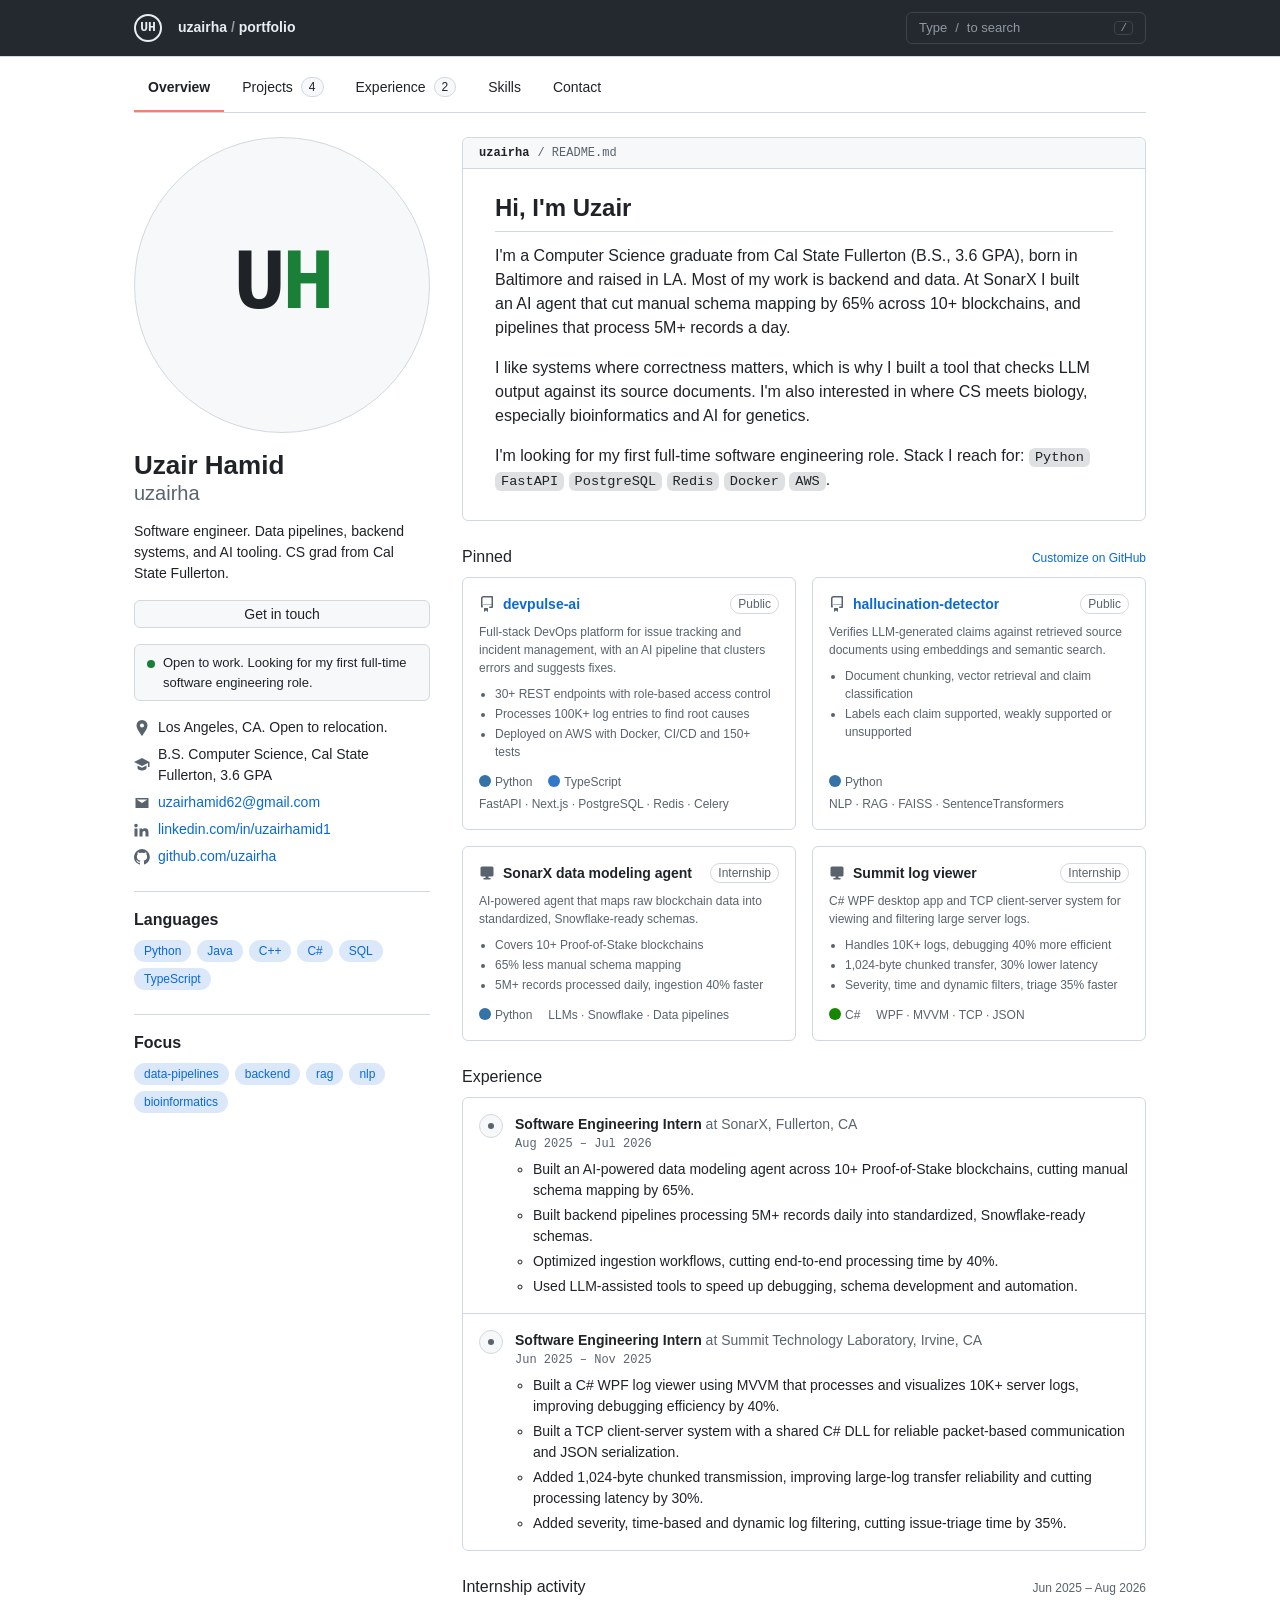
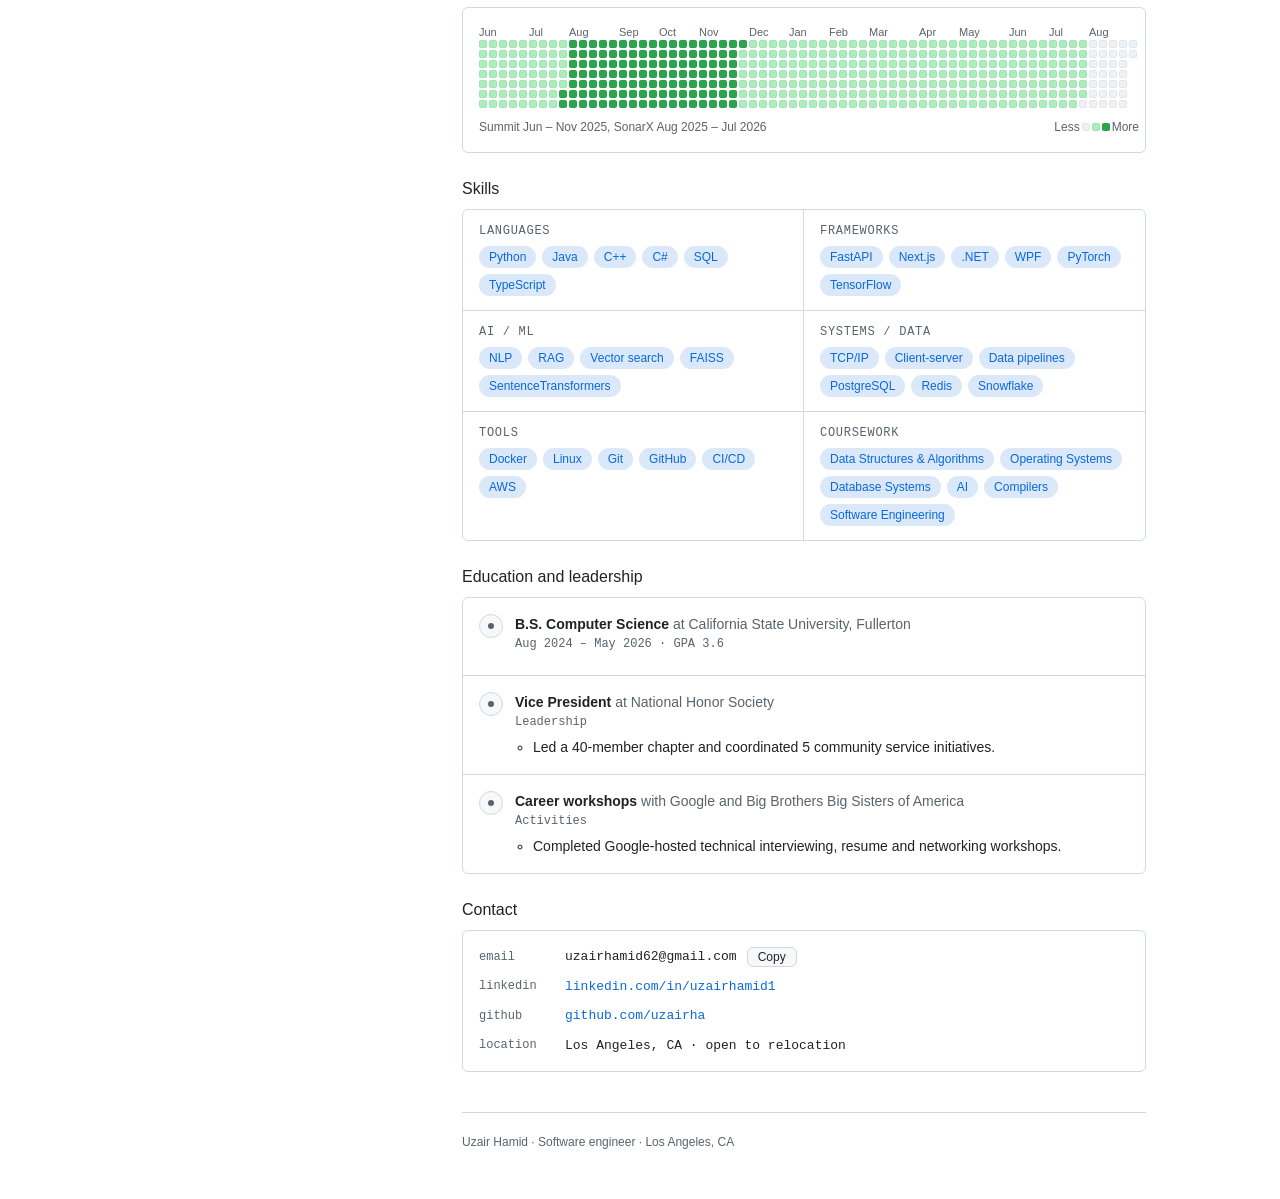
==== index.html @ f697c12e "Add portfolio site Co-Authored-By: Claude Sonnet 5.5 <noreply@anthropic.com>" ====
<!doctype html>
<html lang="en">
<head>
<meta charset="utf-8">
<meta name="viewport" content="width=device-width, initial-scale=1, viewport-fit=cover">
<title>Uzair Hamid</title>
<link rel="stylesheet" href="style.css">
</head>
<body>
<header class="topbar">
  <div class="topbar-in">
    <div class="logo" aria-hidden="true">UH</div>
    <div class="crumb">uzairha <span style="color:#9198a1">/</span> portfolio</div>
    <div class="search" aria-hidden="true">Type <span>/</span> to search <kbd>/</kbd></div>
  </div>
</header>

<div class="wrap">
  <nav class="tabs" aria-label="Sections">
    <a class="on" href="#overview">Overview</a>
    <a href="#projects">Projects <span class="count">4</span></a>
    <a href="#experience">Experience <span class="count">2</span></a>
    <a href="#skills">Skills</a>
    <a href="#contact">Contact</a>
  </nav>

  <div class="grid" id="overview">
    <aside>
      <div class="side-top">
        <div class="avatar" role="img" aria-label="Uzair Hamid initials">U<span>H</span></div>
        <div class="names">
          <h1>Uzair Hamid</h1>
          <div class="handle">uzairha</div>
        </div>
      </div>
      <p class="bio">Software engineer. Data pipelines, backend systems, and AI tooling. CS grad from Cal State Fullerton.</p>
      <a class="btn" href="#contact">Get in touch</a>
      <div class="status"><span class="dot"></span><span>Open to work. Looking for my first full-time software engineering role.</span></div>
      <ul class="meta">
        <li><svg viewBox="0 0 16 16" aria-hidden="true"><path d="M8 0a5.5 5.5 0 0 0-5.5 5.5c0 3.2 3.4 7.4 5 9.9a.7.7 0 0 0 1 0c1.6-2.5 5-6.7 5-9.9A5.5 5.5 0 0 0 8 0Zm0 7.5a2 2 0 1 1 0-4 2 2 0 0 1 0 4Z"/></svg><span class="t">Los Angeles, CA. Open to relocation.</span></li>
        <li><svg viewBox="0 0 16 16" aria-hidden="true"><path d="M8 1 0 5l8 4 6-3v4h1.5V5L8 1ZM3.5 8.6V11c0 1.4 2 2.5 4.5 2.5s4.5-1.1 4.5-2.5V8.6L8 10.8 3.5 8.6Z"/></svg><span class="t">B.S. Computer Science, Cal State Fullerton, 3.6 GPA</span></li>
        <li><svg viewBox="0 0 16 16" aria-hidden="true"><path d="M1.5 3h13v10h-13V3Zm1.5 1.5v.3l5 3.2 5-3.2v-.3H3Z"/></svg><span class="t"><a href="#contact">uzairhamid62@gmail.com</a></span></li>
        <li><svg viewBox="0 0 16 16" aria-hidden="true"><path d="M2 1.8A1.8 1.8 0 1 1 2 5.4a1.8 1.8 0 0 1 0-3.6ZM.5 6.5h3v8h-3v-8Zm5 0h2.9v1.1c.5-.8 1.5-1.3 2.7-1.3 2.4 0 3.4 1.5 3.4 3.9v4.3h-3V10.800c0-1-.3-1.700-1.200-1.700-1 0-1.800.7-1.800 1.800v3.600h-3v-8Z"/></svg><span class="t"><a href="https://linkedin.com/in/uzairhamid1">linkedin.com/in/uzairhamid1</a></span></li>
        <li><svg viewBox="0 0 16 16" aria-hidden="true"><path d="M8 0a8 8 0 0 0-2.5 15.600c.4.100.5-.2.5-.4v-1.500c-2.200.5-2.700-1-2.700-1-.4-.9-.9-1.200-.9-1.200-.7-.5.100-.5.100-.5.8.100 1.200.8 1.200.8.700 1.300 1.900.9 2.300.7.100-.5.300-.9.500-1.100-1.800-.2-3.600-.9-3.600-4 0-.9.300-1.600.8-2.100-.1-.2-.4-1 .1-2.100 0 0 .7-.2 2.200.8a7.500 7.500 0 0 1 4 0c1.500-1 2.200-.8 2.200-.8.400 1.100.2 1.900.1 2.100.5.600.8 1.300.8 2.100 0 3.100-1.900 3.800-3.600 4 .3.300.5.800.5 1.500v2.200c0 .2.100.5.600.4A8 8 0 0 0 8 0Z"/></svg><span class="t"><a href="https://github.com/uzairha">github.com/uzairha</a></span></li>
      </ul>

      <div class="sb-title">Languages</div>
      <div class="chips">
        <span class="chip">Python</span><span class="chip">Java</span><span class="chip">C++</span><span class="chip">C#</span><span class="chip">SQL</span><span class="chip">TypeScript</span>
      </div>
      <div class="sb-title">Focus</div>
      <div class="chips">
        <span class="chip">data-pipelines</span><span class="chip">backend</span><span class="chip">rag</span><span class="chip">nlp</span><span class="chip">bioinformatics</span>
      </div>
    </aside>

    <main>
      <section class="box" aria-labelledby="about-h">
        <div class="box-h"><b>uzairha</b> / README.md</div>
        <div class="readme">
          <h2 id="about-h">Hi, I'm Uzair</h2>
          <p>I'm a Computer Science graduate from Cal State Fullerton (B.S., 3.6 GPA), born in Baltimore and raised in LA. Most of my work is backend and data. At SonarX I built an AI agent that cut manual schema mapping by 65% across 10+ blockchains, and pipelines that process 5M+ records a day.</p>
          <p>I like systems where correctness matters, which is why I built a tool that checks LLM output against its source documents. I'm also interested in where CS meets biology, especially bioinformatics and AI for genetics.</p>
          <p>I'm looking for my first full-time software engineering role. Stack I reach for: <code>Python</code> <code>FastAPI</code> <code>PostgreSQL</code> <code>Redis</code> <code>Docker</code> <code>AWS</code>.</p>
        </div>
      </section>

      <div class="sec-h" id="projects"><h3>Pinned</h3><a class="aside" href="https://github.com/uzairha?tab=repositories">Customize on GitHub</a></div>
      <div class="pins">
        <article class="box pin">
          <div class="pin-top">
            <svg viewBox="0 0 16 16" aria-hidden="true"><path d="M2 2.500A2.500 2.500 0 0 1 4.500 0h8.750a.75.75 0 0 1 .75.750v10.500a.75.75 0 0 1-.75.750h-2.500a.75.75 0 0 1 0-1.500h1.750v-2h-8a1 1 0 0 0-.714 1.700.75.75 0 1 1-1.072 1.050A2.495 2.495 0 0 1 2 11.500Zm10.500-1h-8a1 1 0 0 0-1 1v6.708A2.486 2.486 0 0 1 4.500 9h8ZM5 12.250a.25.25 0 0 1 .25-.25h3.500a.25.25 0 0 1 .25.250v3.250a.25.25 0 0 1-.4.200l-1.450-1.087a.249.249 0 0 0-.3 0L5.400 15.700a.25.25 0 0 1-.4-.2Z"/></svg>
            <a href="https://github.com/uzairha/devpulse-ai">devpulse-ai</a><span class="tag">Public</span>
          </div>
          <p>Full-stack DevOps platform for issue tracking and incident management, with an AI pipeline that clusters errors and suggests fixes.</p>
          <ul>
            <li>30+ REST endpoints with role-based access control</li>
            <li>Processes 100K+ log entries to find root causes</li>
            <li>Deployed on AWS with Docker, CI/CD and 150+ tests</li>
          </ul>
          <div class="langs">
            <span><i style="background:#3572A5"></i>Python</span>
            <span><i style="background:#3178c6"></i>TypeScript</span>
            <span>FastAPI · Next.js · PostgreSQL · Redis · Celery</span>
          </div>
        </article>

        <article class="box pin">
          <div class="pin-top">
            <svg viewBox="0 0 16 16" aria-hidden="true"><path d="M2 2.500A2.500 2.500 0 0 1 4.500 0h8.750a.75.75 0 0 1 .75.750v10.500a.75.75 0 0 1-.75.750h-2.500a.75.75 0 0 1 0-1.500h1.750v-2h-8a1 1 0 0 0-.714 1.700.75.75 0 1 1-1.072 1.050A2.495 2.495 0 0 1 2 11.500Zm10.500-1h-8a1 1 0 0 0-1 1v6.708A2.486 2.486 0 0 1 4.500 9h8ZM5 12.250a.25.25 0 0 1 .25-.25h3.500a.25.25 0 0 1 .25.250v3.250a.25.25 0 0 1-.4.200l-1.450-1.087a.249.249 0 0 0-.3 0L5.400 15.700a.25.25 0 0 1-.4-.2Z"/></svg>
            <a href="https://github.com/uzairha/hallucination-detector">hallucination-detector</a><span class="tag">Public</span>
          </div>
          <p>Verifies LLM-generated claims against retrieved source documents using embeddings and semantic search.</p>
          <ul>
            <li>Document chunking, vector retrieval and claim classification</li>
            <li>Labels each claim supported, weakly supported or unsupported</li>
          </ul>
          <div class="langs">
            <span><i style="background:#3572A5"></i>Python</span>
            <span>NLP · RAG · FAISS · SentenceTransformers</span>
          </div>
        </article>

        <article class="box pin">
          <div class="pin-top">
            <svg viewBox="0 0 16 16" aria-hidden="true"><path d="M1.500 3A1.500 1.500 0 0 1 3 1.500h10A1.500 1.500 0 0 1 14.500 3v7A1.500 1.500 0 0 1 13 11.500H9.500v1.500H11a.75.75 0 0 1 0 1.500H5A.75.75 0 0 1 5 13h1.500v-1.500H3A1.500 1.500 0 0 1 1.500 10Z"/></svg>
            <span class="nm">SonarX data modeling agent</span><span class="tag">Internship</span>
          </div>
          <p>AI-powered agent that maps raw blockchain data into standardized, Snowflake-ready schemas.</p>
          <ul>
            <li>Covers 10+ Proof-of-Stake blockchains</li>
            <li>65% less manual schema mapping</li>
            <li>5M+ records processed daily, ingestion 40% faster</li>
          </ul>
          <div class="langs">
            <span><i style="background:#3572A5"></i>Python</span>
            <span>LLMs · Snowflake · Data pipelines</span>
          </div>
        </article>

        <article class="box pin">
          <div class="pin-top">
            <svg viewBox="0 0 16 16" aria-hidden="true"><path d="M1.500 3A1.500 1.500 0 0 1 3 1.500h10A1.500 1.500 0 0 1 14.500 3v7A1.500 1.500 0 0 1 13 11.500H9.500v1.500H11a.75.75 0 0 1 0 1.500H5A.75.75 0 0 1 5 13h1.500v-1.500H3A1.500 1.500 0 0 1 1.500 10Z"/></svg>
            <span class="nm">Summit log viewer</span><span class="tag">Internship</span>
          </div>
          <p>C# WPF desktop app and TCP client-server system for viewing and filtering large server logs.</p>
          <ul>
            <li>Handles 10K+ logs, debugging 40% more efficient</li>
            <li>1,024-byte chunked transfer, 30% lower latency</li>
            <li>Severity, time and dynamic filters, triage 35% faster</li>
          </ul>
          <div class="langs">
            <span><i style="background:#178600"></i>C#</span>
            <span>WPF · MVVM · TCP · JSON</span>
          </div>
        </article>
      </div>

      <div class="sec-h" id="experience"><h3>Experience</h3></div>
      <section class="box" aria-label="Experience">
        <ol class="log">
          <li>
            <div class="ico"><svg viewBox="0 0 16 16" aria-hidden="true"><circle cx="8" cy="8" r="4"/></svg></div>
            <div>
              <h4>Software Engineering Intern <span>at SonarX, Fullerton, CA</span></h4>
              <div class="when">Aug 2025 – Jul 2026</div>
              <ul>
                <li>Built an AI-powered data modeling agent across 10+ Proof-of-Stake blockchains, cutting manual schema mapping by 65%.</li>
                <li>Built backend pipelines processing 5M+ records daily into standardized, Snowflake-ready schemas.</li>
                <li>Optimized ingestion workflows, cutting end-to-end processing time by 40%.</li>
                <li>Used LLM-assisted tools to speed up debugging, schema development and automation.</li>
              </ul>
            </div>
          </li>
          <li>
            <div class="ico"><svg viewBox="0 0 16 16" aria-hidden="true"><circle cx="8" cy="8" r="4"/></svg></div>
            <div>
              <h4>Software Engineering Intern <span>at Summit Technology Laboratory, Irvine, CA</span></h4>
              <div class="when">Jun 2025 – Nov 2025</div>
              <ul>
                <li>Built a C# WPF log viewer using MVVM that processes and visualizes 10K+ server logs, improving debugging efficiency by 40%.</li>
                <li>Built a TCP client-server system with a shared C# DLL for reliable packet-based communication and JSON serialization.</li>
                <li>Added 1,024-byte chunked transmission, improving large-log transfer reliability and cutting processing latency by 30%.</li>
                <li>Added severity, time-based and dynamic log filtering, cutting issue-triage time by 35%.</li>
              </ul>
            </div>
          </li>
        </ol>
      </section>

      <div class="sec-h"><h3 id="graph-h">Internship activity</h3><span class="aside" style="color:var(--muted)">Jun 2025 – Aug 2026</span></div>
      <section class="box graph" aria-labelledby="graph-h">
        <div class="gwrap">
          <div class="months" id="months" aria-hidden="true"></div>
          <div class="cells" id="cells" role="img" aria-label="Weekly activity grid. Two overlapping internships from August to November 2025, one internship before and after, through July 2026."></div>
          <div class="legend">
            <span>Summit Jun – Nov 2025, SonarX Aug 2025 – Jul 2026</span>
            <span class="sw">Less <span class="c"></span><span class="c l1"></span><span class="c l2"></span> More</span>
          </div>
        </div>
      </section>

      <div class="sec-h" id="skills"><h3>Skills</h3></div>
      <section class="box skills" aria-label="Skills">
        <div><h5>Languages</h5><div class="chips"><span class="chip">Python</span><span class="chip">Java</span><span class="chip">C++</span><span class="chip">C#</span><span class="chip">SQL</span><span class="chip">TypeScript</span></div></div>
        <div><h5>Frameworks</h5><div class="chips"><span class="chip">FastAPI</span><span class="chip">Next.js</span><span class="chip">.NET</span><span class="chip">WPF</span><span class="chip">PyTorch</span><span class="chip">TensorFlow</span></div></div>
        <div><h5>AI / ML</h5><div class="chips"><span class="chip">NLP</span><span class="chip">RAG</span><span class="chip">Vector search</span><span class="chip">FAISS</span><span class="chip">SentenceTransformers</span></div></div>
        <div><h5>Systems / Data</h5><div class="chips"><span class="chip">TCP/IP</span><span class="chip">Client-server</span><span class="chip">Data pipelines</span><span class="chip">PostgreSQL</span><span class="chip">Redis</span><span class="chip">Snowflake</span></div></div>
        <div><h5>Tools</h5><div class="chips"><span class="chip">Docker</span><span class="chip">Linux</span><span class="chip">Git</span><span class="chip">GitHub</span><span class="chip">CI/CD</span><span class="chip">AWS</span></div></div>
        <div><h5>Coursework</h5><div class="chips"><span class="chip">Data Structures &amp; Algorithms</span><span class="chip">Operating Systems</span><span class="chip">Database Systems</span><span class="chip">AI</span><span class="chip">Compilers</span><span class="chip">Software Engineering</span></div></div>
      </section>

      <div class="sec-h"><h3>Education and leadership</h3></div>
      <section class="box" aria-label="Education and leadership">
        <ol class="log">
          <li>
            <div class="ico"><svg viewBox="0 0 16 16" aria-hidden="true"><circle cx="8" cy="8" r="4"/></svg></div>
            <div>
              <h4>B.S. Computer Science <span>at California State University, Fullerton</span></h4>
              <div class="when">Aug 2024 – May 2026 · GPA 3.6</div>
            </div>
          </li>
          <li>
            <div class="ico"><svg viewBox="0 0 16 16" aria-hidden="true"><circle cx="8" cy="8" r="4"/></svg></div>
            <div>
              <h4>Vice President <span>at National Honor Society</span></h4>
              <div class="when">Leadership</div>
              <ul><li>Led a 40-member chapter and coordinated 5 community service initiatives.</li></ul>
            </div>
          </li>
          <li>
            <div class="ico"><svg viewBox="0 0 16 16" aria-hidden="true"><circle cx="8" cy="8" r="4"/></svg></div>
            <div>
              <h4>Career workshops <span>with Google and Big Brothers Big Sisters of America</span></h4>
              <div class="when">Activities</div>
              <ul><li>Completed Google-hosted technical interviewing, resume and networking workshops.</li></ul>
            </div>
          </li>
        </ol>
      </section>

      <div class="sec-h" id="contact"><h3>Contact</h3></div>
      <section class="box contact" aria-label="Contact">
        <div class="row"><span class="k">email</span><span class="v" id="email">uzairhamid62@gmail.com</span><button class="mini" id="copy" type="button">Copy</button></div>
        <div class="row"><span class="k">linkedin</span><a class="v" href="https://linkedin.com/in/uzairhamid1">linkedin.com/in/uzairhamid1</a></div>
        <div class="row"><span class="k">github</span><a class="v" href="https://github.com/uzairha">github.com/uzairha</a></div>
        <div class="row"><span class="k">location</span><span class="v">Los Angeles, CA · open to relocation</span></div>
      </section>

      <footer>Uzair Hamid · Software engineer · Los Angeles, CA</footer>
    </main>
  </div>
</div>

<script src="script.js"></script>
</body>
</html>
---- style.css ----
/* Layout: GitHub profile page. Sticky-less top bar, 296px identity sidebar, main column with README, pinned cards, experience log and activity graph. */
:root {
  --bg: #0d1117;
  --canvas: #161b22;
  --border: #30363d;
  --fg: #e6edf3;
  --muted: #8b949e;
  --link: #4493f8;
  --green: #3fb950;
  --btn: #21262d;
  --btn-hover: #30363d;
  --cell0: #161b22;
  --cell1: #0e4429;
  --cell2: #39d353;
  --head: #010409;
  --sans: -apple-system, BlinkMacSystemFont, "Segoe UI", "Noto Sans", Helvetica, Arial, sans-serif;
  --mono: ui-monospace, SFMono-Regular, "SF Mono", Menlo, Consolas, "Liberation Mono", monospace;
  color-scheme: dark;
}
@media (prefers-color-scheme: light) {
  :root:not([data-theme="dark"]) {
    --bg: #ffffff; --canvas: #f6f8fa; --border: #d1d9e0; --fg: #1f2328; --muted: #59636e;
    --link: #0969da; --green: #1a7f37; --btn: #f6f8fa; --btn-hover: #eaeef2;
    --cell0: #eff2f5; --cell1: #aceebb; --cell2: #2da44e; --head: #24292f;
    color-scheme: light;
  }
}
:root[data-theme="light"] {
  --bg: #ffffff; --canvas: #f6f8fa; --border: #d1d9e0; --fg: #1f2328; --muted: #59636e;
  --link: #0969da; --green: #1a7f37; --btn: #f6f8fa; --btn-hover: #eaeef2;
  --cell0: #eff2f5; --cell1: #aceebb; --cell2: #2da44e; --head: #24292f;
  color-scheme: light;
}

* { box-sizing: border-box; }
html { scroll-behavior: smooth; -webkit-text-size-adjust: 100%; }
@media (prefers-reduced-motion: reduce) { html { scroll-behavior: auto; } }
body {
  margin: 0;
  background: var(--bg); color: var(--fg); font-family: var(--sans); font-size: 14px; line-height: 1.5;
  padding-left: max(16px, env(safe-area-inset-left, 0px));
  padding-right: max(16px, env(safe-area-inset-right, 0px));
  padding-block: 0 48px;
  -webkit-font-smoothing: antialiased;
}
a { color: var(--link); text-decoration: none; }
a:hover { text-decoration: underline; }
a:focus-visible, button:focus-visible { outline: 2px solid var(--link); outline-offset: 2px; border-radius: 6px; }

/* top bar */
.topbar { margin-inline: calc(-1 * max(16px, env(safe-area-inset-left, 0px))); padding: 12px max(16px, env(safe-area-inset-right, 0px)) 12px max(16px, env(safe-area-inset-left, 0px)); background: var(--head); border-bottom: 1px solid var(--border); }
.topbar-in { max-width: 1012px; margin: 0 auto; display: flex; align-items: center; gap: 16px; }
.logo { width: 28px; height: 28px; flex: none; color: #e6edf3; display: grid; place-items: center; font: 700 13px var(--mono); border: 2px solid #e6edf3; border-radius: 50%; }
.crumb { font-weight: 600; color: #e6edf3; white-space: nowrap; overflow: hidden; text-overflow: ellipsis; min-width: 0; }
.search { margin-left: auto; min-width: 0; display: flex; align-items: center; gap: 8px; border: 1px solid #3d444d; border-radius: 6px; padding: 5px 12px; color: #9198a1; font-size: 13px; width: 240px; max-width: 100%; }
.search kbd { margin-left: auto; font: 11px var(--mono); border: 1px solid #3d444d; border-radius: 4px; padding: 0 5px; }

.wrap { max-width: 1012px; margin: 0 auto; }

/* tabs */
.tabs { scrollbar-width: none; display: flex; gap: 4px; overflow-x: auto; border-bottom: 1px solid var(--border); margin-top: 0; padding-top: 12px; }
.tabs a { color: var(--fg); padding: 8px 14px 12px; font-size: 14px; white-space: nowrap; border-bottom: 2px solid transparent; display: flex; gap: 8px; align-items: center; }
.tabs a { transition: background-color .1s; }
.tabs a:hover { text-decoration: none; background: color-mix(in srgb, var(--muted) 15%, transparent); border-radius: 6px 6px 0 0; }
.tabs a.on { font-weight: 600; border-bottom-color: #f78166; }
.count { background: var(--btn); border: 1px solid var(--border); border-radius: 20px; font-size: 12px; padding: 0 7px; line-height: 18px; color: var(--fg); }

.grid { display: grid; grid-template-columns: 296px minmax(0, 1fr); gap: 32px; padding-top: 24px; align-items: start; }

/* sidebar */
.avatar { width: 100%; max-width: 296px; aspect-ratio: 1; border-radius: 50%; border: 1px solid var(--border); background: var(--canvas); display: flex; align-items: center; justify-content: center; font: 600 88px var(--mono); letter-spacing: -4px; color: var(--fg); }
.avatar span { color: var(--green); }
.names { padding-top: 16px; }
.names h1 { margin: 0; font-size: 26px; line-height: 1.25; font-weight: 600; }
.names .handle { font-size: 20px; color: var(--muted); font-weight: 300; line-height: 24px; }
.bio { margin: 16px 0; }
.btn { display: block; width: 100%; text-align: center; background: var(--btn); border: 1px solid var(--border); color: var(--fg); border-radius: 6px; padding: 5px 16px; font: 500 14px var(--sans); cursor: pointer; }
.btn, .mini, .chip { transition: background-color .1s, border-color .1s, color .1s; }
.btn:hover { background: var(--btn-hover); border-color: var(--muted); text-decoration: none; }
.status { margin: 16px 0 0; display: flex; gap: 8px; align-items: flex-start; border: 1px solid var(--border); border-radius: 6px; padding: 8px 12px; background: var(--canvas); font-size: 13px; }
.dot { width: 8px; height: 8px; border-radius: 50%; background: var(--green); margin-top: 7px; flex: none; }
.meta { list-style: none; margin: 16px 0 0; padding: 0; display: grid; gap: 6px; }
.meta li { display: flex; gap: 8px; align-items: baseline; min-width: 0; }
.meta svg { width: 16px; height: 16px; fill: var(--muted); flex: none; align-self: center; }
.meta .t { min-width: 0; overflow-wrap: anywhere; }
.sb-title { font-size: 16px; font-weight: 600; margin: 24px 0 8px; padding-top: 16px; border-top: 1px solid var(--border); }
.chips { display: flex; flex-wrap: wrap; gap: 6px; }
.chip { background: color-mix(in srgb, var(--link) 15%, transparent); color: var(--link); border-radius: 2em; padding: 0 10px; font-size: 12px; font-weight: 500; line-height: 22px; white-space: nowrap; }
.chip:hover { background: var(--link); color: var(--bg); text-decoration: none; }

/* main */
.box { border: 1px solid var(--border); border-radius: 6px; min-width: 0; }
.box-h { padding: 8px 16px; border-bottom: 1px solid var(--border); font: 12px var(--mono); color: var(--muted); display: flex; gap: 8px; align-items: center; background: var(--canvas); border-radius: 6px 6px 0 0; }
.box-h b { color: var(--fg); font-weight: 600; }
.readme { padding: 24px 32px 28px; }
.readme h2 { margin: 0 0 12px; font-size: 24px; font-weight: 600; padding-bottom: 8px; border-bottom: 1px solid var(--border); line-height: 1.25; }
.readme p { margin: 0 0 16px; max-width: 68ch; font-size: 16px; }
.readme p:last-child { margin: 0; }
code { font: 85% var(--mono); background: color-mix(in srgb, var(--muted) 20%, transparent); padding: 2px 6px; border-radius: 6px; }

.sec-h { display: flex; justify-content: space-between; align-items: baseline; margin: 24px 0 8px; font-size: 16px; font-weight: 400; }
.sec-h h3 { margin: 0; font-size: 16px; font-weight: 400; }
.sec-h .aside { font-size: 12px; color: var(--link); }

.pins { display: grid; grid-template-columns: repeat(2, minmax(0, 1fr)); gap: 16px; }
.pin { padding: 16px; display: flex; flex-direction: column; gap: 8px; }
.pin-top { display: flex; align-items: center; gap: 8px; min-width: 0; }
.pin-top svg { width: 16px; height: 16px; fill: var(--muted); flex: none; }
.pin-top a, .pin-top .nm { font-weight: 600; min-width: 0; overflow-wrap: anywhere; }
.pin-top a:hover { text-decoration: underline; }
.tag { margin-left: auto; border: 1px solid var(--border); border-radius: 2em; padding: 0 7px; font-size: 12px; color: var(--muted); font-weight: 500; line-height: 18px; flex: none; }
.pin p { margin: 0; font-size: 12px; color: var(--muted); }
.pin ul { margin: 0; padding-left: 16px; font-size: 12px; color: var(--muted); display: grid; gap: 2px; }
.langs { display: flex; flex-wrap: wrap; gap: 4px 16px; margin-top: auto; padding-top: 4px; font-size: 12px; color: var(--muted); }
.langs i { display: inline-block; width: 12px; height: 12px; border-radius: 50%; vertical-align: -1px; margin-right: 4px; }

/* experience */
.log { padding: 0; margin: 0; list-style: none; }
.log > li { padding: 16px; border-top: 1px solid var(--border); display: grid; grid-template-columns: 24px minmax(0, 1fr); gap: 12px; }
.log > li:first-child { border-top: 0; }
.log .ico { width: 24px; height: 24px; display: grid; place-items: center; border-radius: 50%; background: var(--canvas); border: 1px solid var(--border); }
.log .ico svg { width: 12px; height: 12px; fill: var(--muted); }
.log h4 { margin: 0; font-size: 14px; font-weight: 600; }
.log h4 span { font-weight: 400; color: var(--muted); }
.log .when { font: 12px var(--mono); color: var(--muted); margin: 2px 0 8px; }
.log ul { margin: 0; padding-left: 18px; display: grid; gap: 4px; }

/* graph */
.graph { padding: 16px; overflow-x: auto; }
.gwrap { width: max-content; }
.months { display: grid; grid-auto-flow: column; grid-auto-columns: 10px; font-size: 11px; color: var(--muted); height: 16px; }
.months span { white-space: nowrap; overflow: visible; }
.cells { display: grid; grid-template-rows: repeat(7, 8px); grid-auto-flow: column; grid-auto-columns: 8px; gap: 2px; }
.c { width: 8px; height: 8px; border-radius: 2px; background: var(--cell0); outline: 1px solid color-mix(in srgb, var(--fg) 6%, transparent); outline-offset: -1px; }
.c.l1 { background: var(--cell1); }
.c.l2 { background: var(--cell2); }
.legend { display: flex; justify-content: space-between; gap: 12px; flex-wrap: wrap; align-items: center; margin-top: 10px; font-size: 12px; color: var(--muted); width: 100%; min-width: 0; }
.legend .sw { display: inline-flex; gap: 2px; align-items: center; }

.skills { display: grid; grid-template-columns: repeat(2, minmax(0, 1fr)); }
.skills > div { padding: 14px 16px; border-top: 1px solid var(--border); min-width: 0; }
.skills > div:nth-child(-n+2) { border-top: 0; }
.skills > div:nth-child(odd) { border-right: 1px solid var(--border); }
.skills h5 { margin: 0 0 8px; font: 12px var(--mono); color: var(--muted); font-weight: 400; text-transform: uppercase; letter-spacing: .06em; }

.contact { padding: 16px; display: grid; gap: 10px; }
.row { display: flex; align-items: center; gap: 10px; flex-wrap: wrap; min-width: 0; }
.row .k { width: 76px; font: 12px var(--mono); color: var(--muted); }
.row .v { font-family: var(--mono); font-size: 13px; overflow-wrap: anywhere; min-width: 0; }
.mini { background: var(--btn); border: 1px solid var(--border); color: var(--fg); border-radius: 6px; font: 500 12px var(--sans); padding: 2px 10px; cursor: pointer; }
.mini:hover { background: var(--btn-hover); border-color: var(--muted); }

footer { margin-top: 40px; padding-top: 20px; border-top: 1px solid var(--border); font-size: 12px; color: var(--muted); }

@media (max-width: 820px) {
  .grid { grid-template-columns: minmax(0, 1fr); gap: 16px; }
  .avatar { width: 112px; font-size: 40px; letter-spacing: -2px; }
  .side-top { display: grid; grid-template-columns: 112px minmax(0, 1fr); gap: 16px; align-items: center; }
  .names { padding-top: 0; }
  .names h1 { font-size: 22px; }
  .search { display: none; }
  .readme { padding: 16px; }
  .pins { grid-template-columns: minmax(0, 1fr); }
}
@media (max-width: 520px) {
  .skills { grid-template-columns: minmax(0, 1fr); }
  .skills > div:nth-child(odd) { border-right: 0; }
  .skills > div:nth-child(2) { border-top: 1px solid var(--border); }
}

.tabs::-webkit-scrollbar { display: none; }
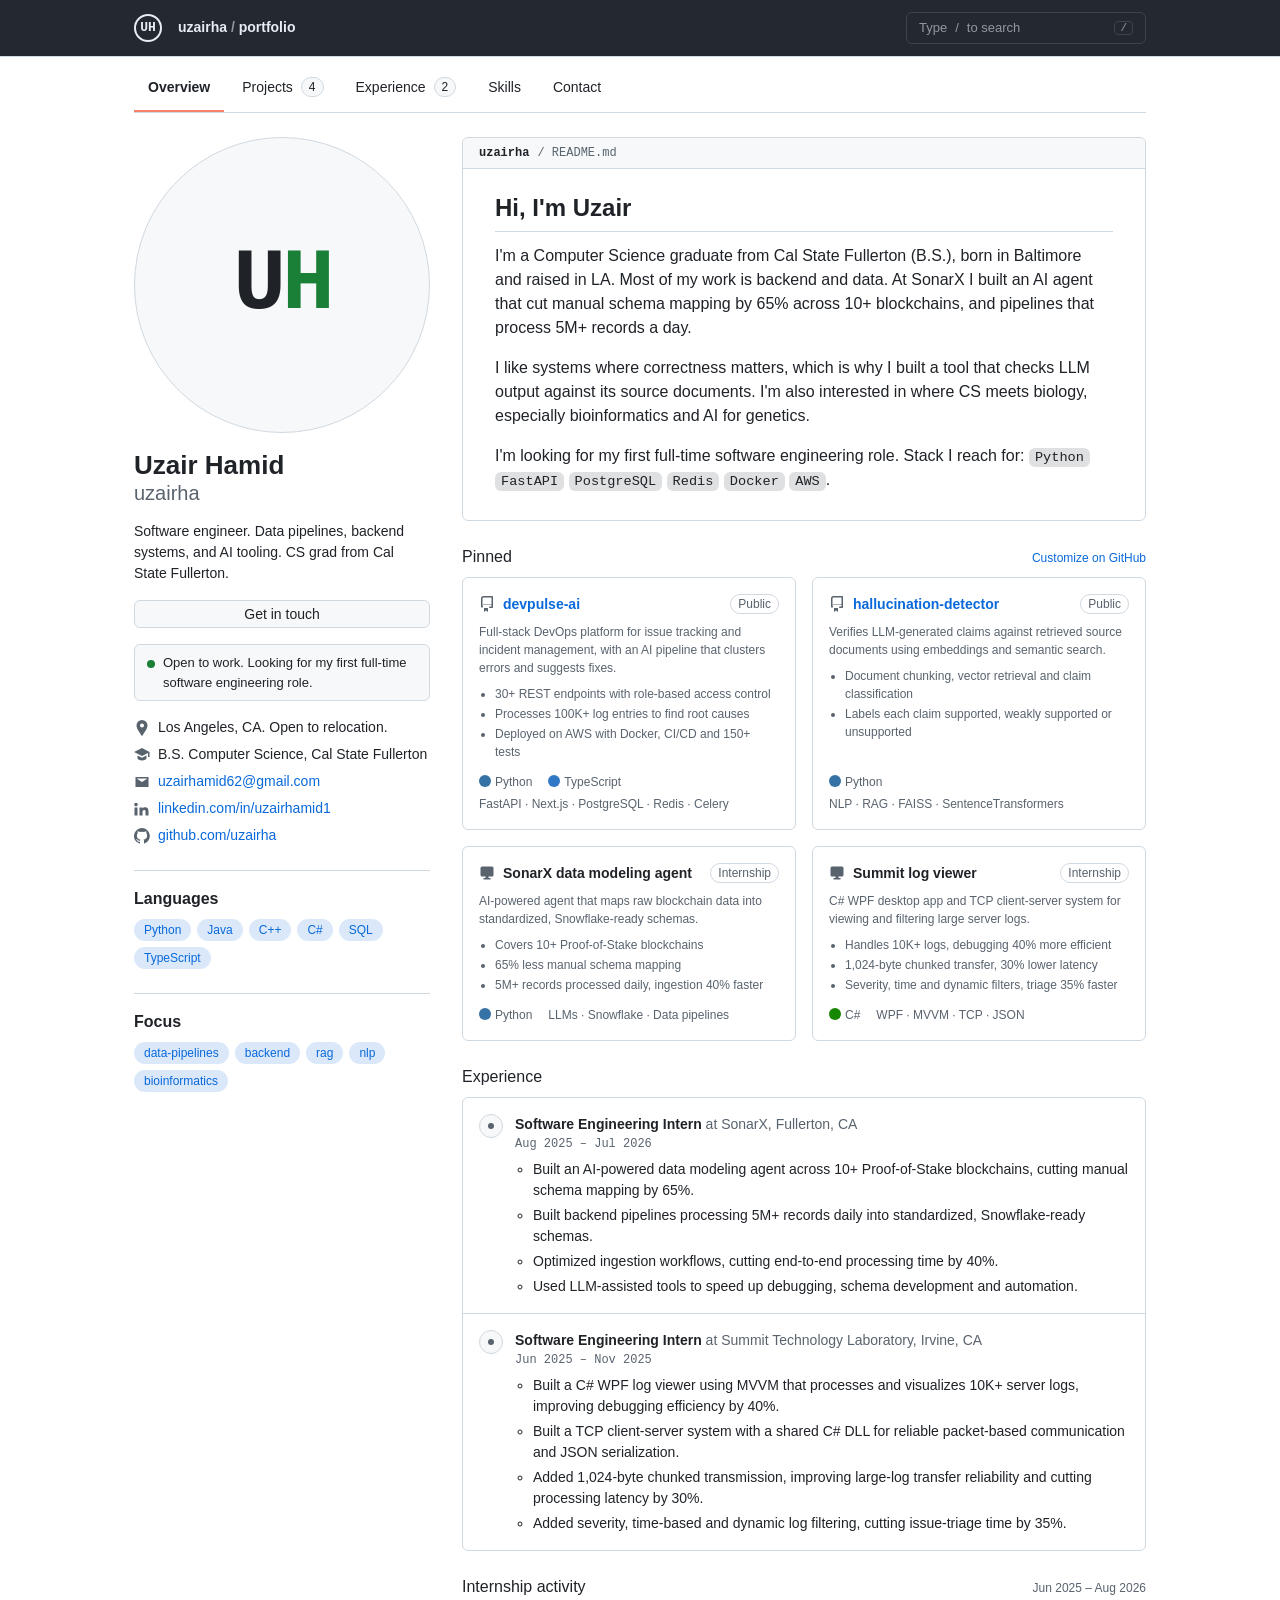
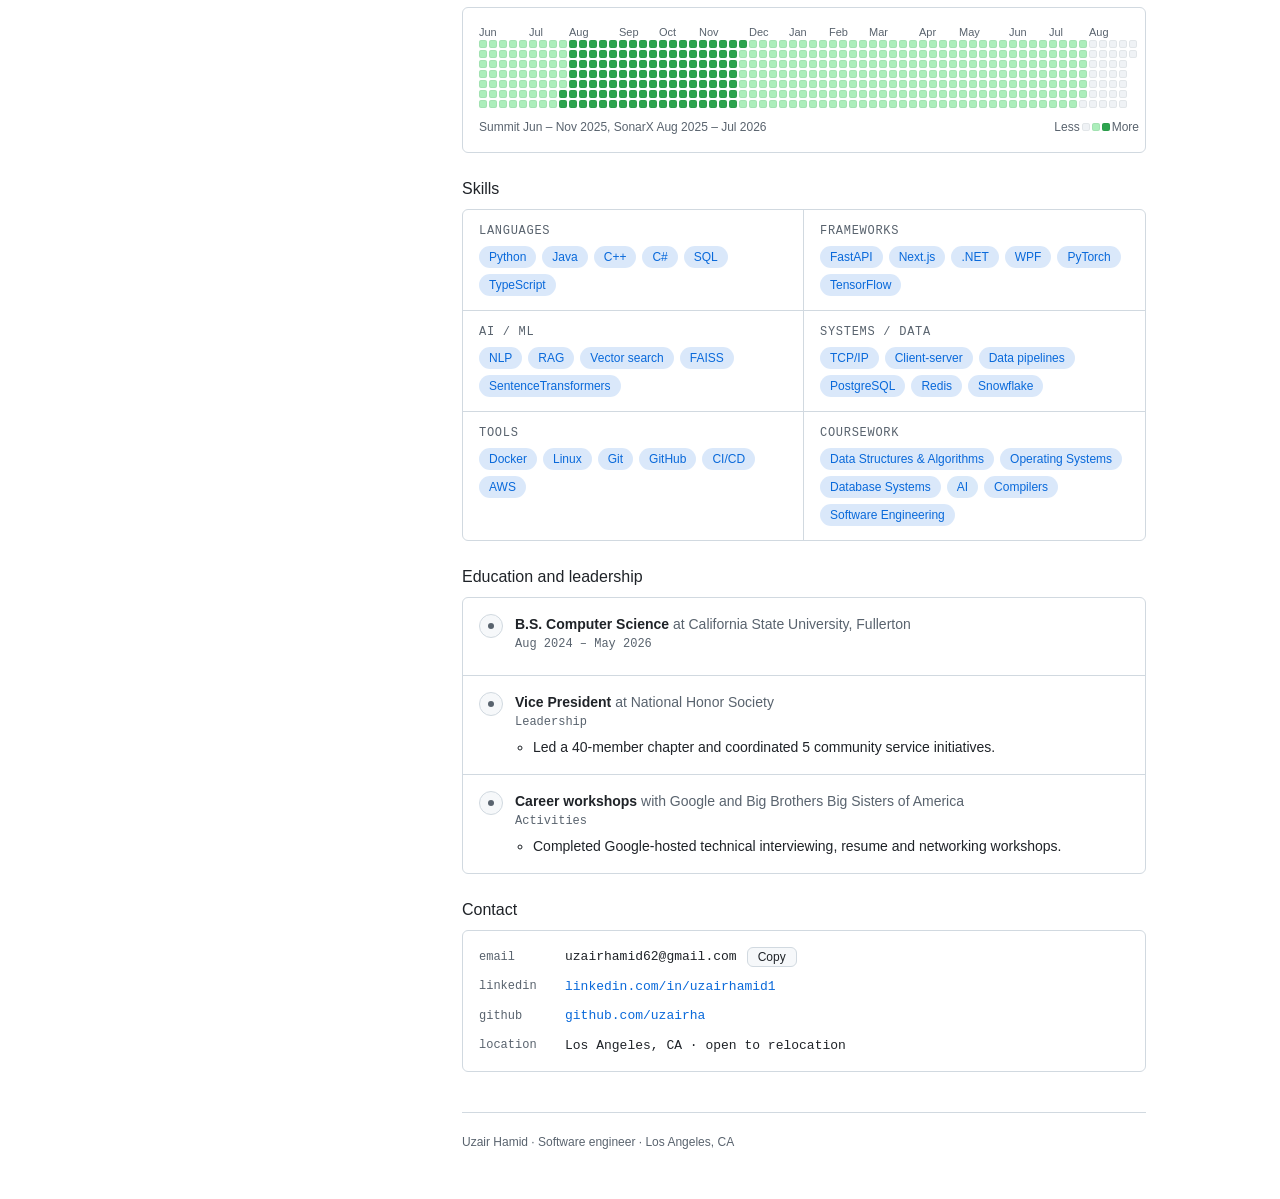
==== commit fb0bac09: "Remove GPA Co-Authored-By: Claude Sonnet 5.5 <noreply@anthropic.com>" ====
--- a/index.html
+++ b/index.html
@@ -38,7 +38,7 @@
       <div class="status"><span class="dot"></span><span>Open to work. Looking for my first full-time software engineering role.</span></div>
       <ul class="meta">
         <li><svg viewBox="0 0 16 16" aria-hidden="true"><path d="M8 0a5.5 5.5 0 0 0-5.5 5.5c0 3.2 3.4 7.4 5 9.9a.7.7 0 0 0 1 0c1.6-2.5 5-6.7 5-9.9A5.5 5.5 0 0 0 8 0Zm0 7.5a2 2 0 1 1 0-4 2 2 0 0 1 0 4Z"/></svg><span class="t">Los Angeles, CA. Open to relocation.</span></li>
-        <li><svg viewBox="0 0 16 16" aria-hidden="true"><path d="M8 1 0 5l8 4 6-3v4h1.5V5L8 1ZM3.5 8.6V11c0 1.4 2 2.5 4.5 2.5s4.5-1.1 4.5-2.5V8.6L8 10.8 3.5 8.6Z"/></svg><span class="t">B.S. Computer Science, Cal State Fullerton, 3.6 GPA</span></li>
+        <li><svg viewBox="0 0 16 16" aria-hidden="true"><path d="M8 1 0 5l8 4 6-3v4h1.5V5L8 1ZM3.5 8.6V11c0 1.4 2 2.5 4.5 2.5s4.5-1.1 4.5-2.5V8.6L8 10.8 3.5 8.6Z"/></svg><span class="t">B.S. Computer Science, Cal State Fullerton</span></li>
         <li><svg viewBox="0 0 16 16" aria-hidden="true"><path d="M1.5 3h13v10h-13V3Zm1.5 1.5v.3l5 3.2 5-3.2v-.3H3Z"/></svg><span class="t"><a href="#contact">uzairhamid62@gmail.com</a></span></li>
         <li><svg viewBox="0 0 16 16" aria-hidden="true"><path d="M2 1.8A1.8 1.8 0 1 1 2 5.4a1.8 1.8 0 0 1 0-3.6ZM.5 6.5h3v8h-3v-8Zm5 0h2.9v1.1c.5-.8 1.5-1.3 2.7-1.3 2.4 0 3.4 1.5 3.4 3.9v4.3h-3V10.800c0-1-.3-1.700-1.200-1.700-1 0-1.800.7-1.800 1.800v3.600h-3v-8Z"/></svg><span class="t"><a href="https://linkedin.com/in/uzairhamid1">linkedin.com/in/uzairhamid1</a></span></li>
         <li><svg viewBox="0 0 16 16" aria-hidden="true"><path d="M8 0a8 8 0 0 0-2.5 15.600c.4.100.5-.2.5-.4v-1.500c-2.200.5-2.700-1-2.700-1-.4-.9-.9-1.200-.9-1.200-.7-.5.100-.5.100-.5.8.100 1.200.8 1.200.8.700 1.300 1.900.9 2.300.7.100-.5.300-.9.500-1.100-1.800-.2-3.600-.9-3.600-4 0-.9.300-1.600.8-2.100-.1-.2-.4-1 .1-2.100 0 0 .7-.2 2.200.8a7.500 7.500 0 0 1 4 0c1.500-1 2.200-.8 2.200-.8.400 1.100.2 1.900.1 2.100.5.600.8 1.300.8 2.100 0 3.100-1.900 3.800-3.600 4 .3.300.5.800.5 1.500v2.200c0 .2.100.5.600.4A8 8 0 0 0 8 0Z"/></svg><span class="t"><a href="https://github.com/uzairha">github.com/uzairha</a></span></li>
@@ -59,7 +59,7 @@
         <div class="box-h"><b>uzairha</b> / README.md</div>
         <div class="readme">
           <h2 id="about-h">Hi, I'm Uzair</h2>
-          <p>I'm a Computer Science graduate from Cal State Fullerton (B.S., 3.6 GPA), born in Baltimore and raised in LA. Most of my work is backend and data. At SonarX I built an AI agent that cut manual schema mapping by 65% across 10+ blockchains, and pipelines that process 5M+ records a day.</p>
+          <p>I'm a Computer Science graduate from Cal State Fullerton (B.S.), born in Baltimore and raised in LA. Most of my work is backend and data. At SonarX I built an AI agent that cut manual schema mapping by 65% across 10+ blockchains, and pipelines that process 5M+ records a day.</p>
           <p>I like systems where correctness matters, which is why I built a tool that checks LLM output against its source documents. I'm also interested in where CS meets biology, especially bioinformatics and AI for genetics.</p>
           <p>I'm looking for my first full-time software engineering role. Stack I reach for: <code>Python</code> <code>FastAPI</code> <code>PostgreSQL</code> <code>Redis</code> <code>Docker</code> <code>AWS</code>.</p>
         </div>
@@ -197,7 +197,7 @@
             <div class="ico"><svg viewBox="0 0 16 16" aria-hidden="true"><circle cx="8" cy="8" r="4"/></svg></div>
             <div>
               <h4>B.S. Computer Science <span>at California State University, Fullerton</span></h4>
-              <div class="when">Aug 2024 – May 2026 · GPA 3.6</div>
+              <div class="when">Aug 2024 – May 2026</div>
             </div>
           </li>
           <li>
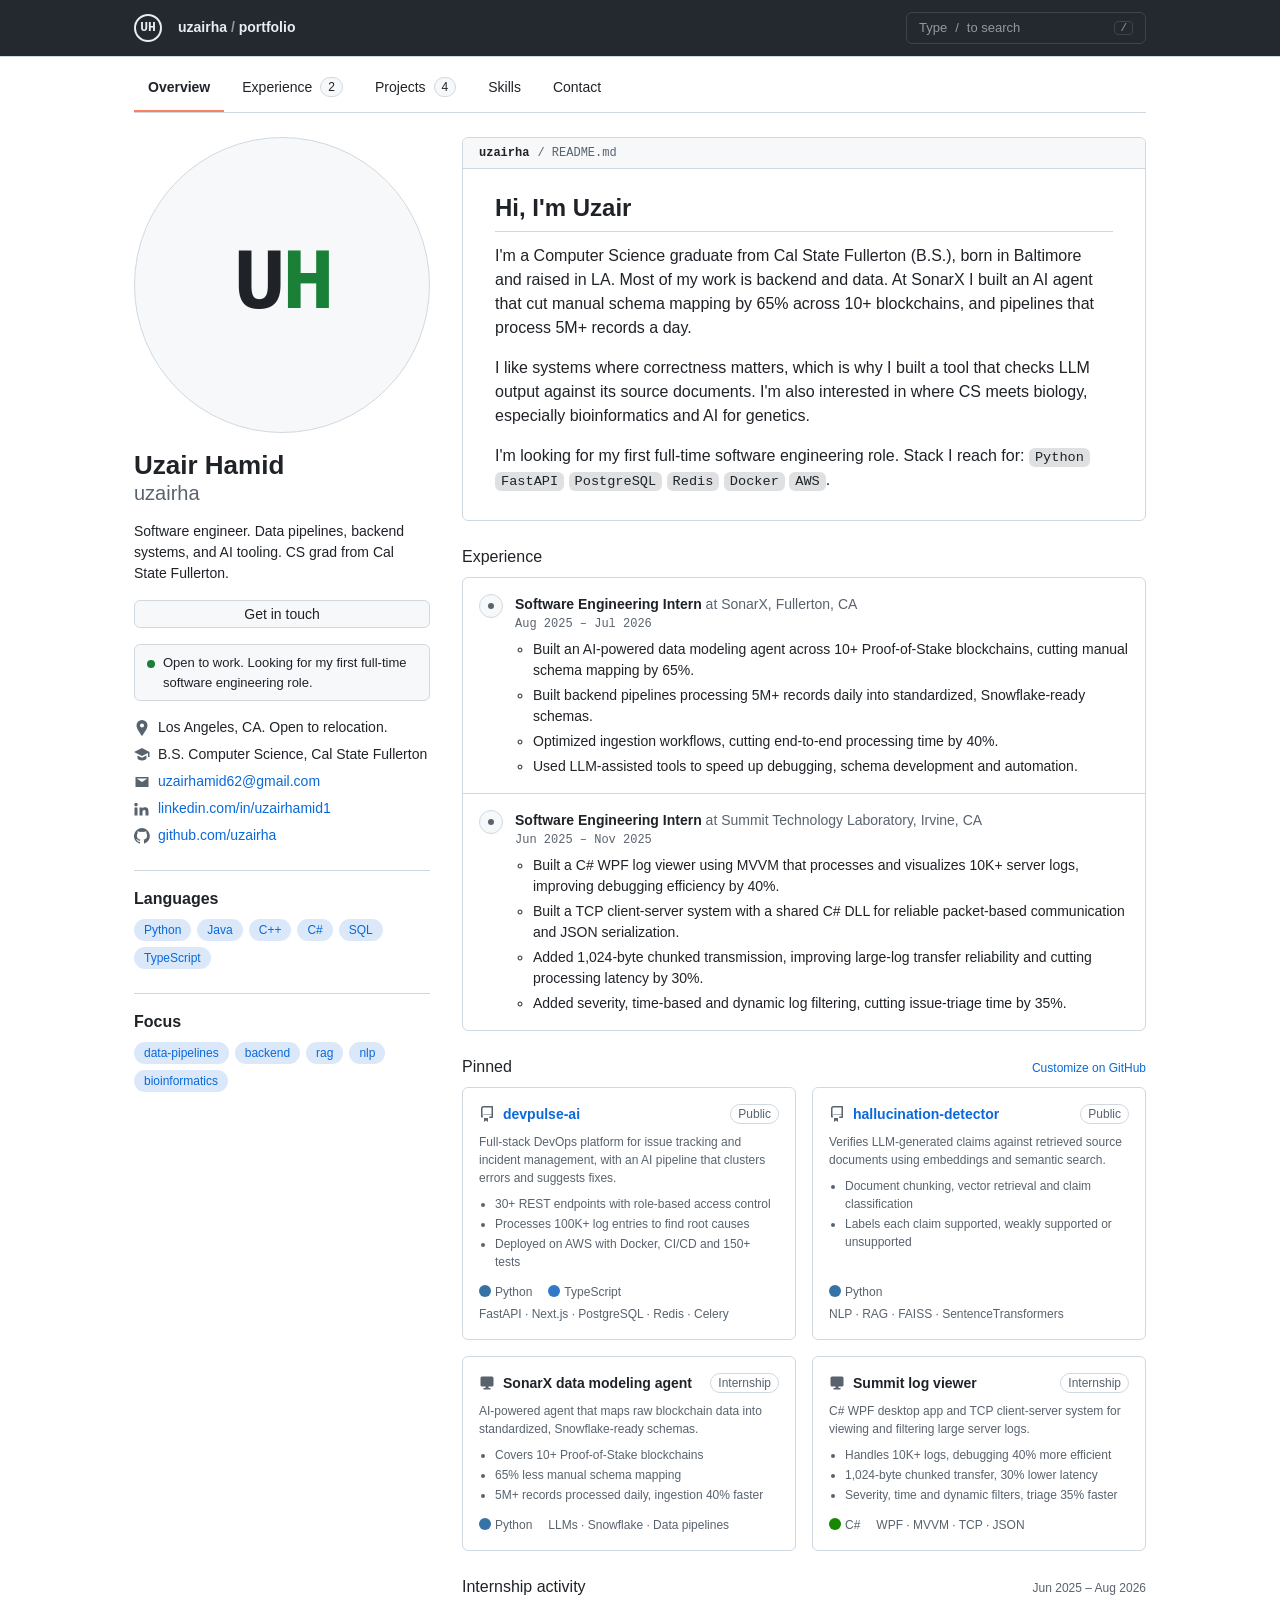
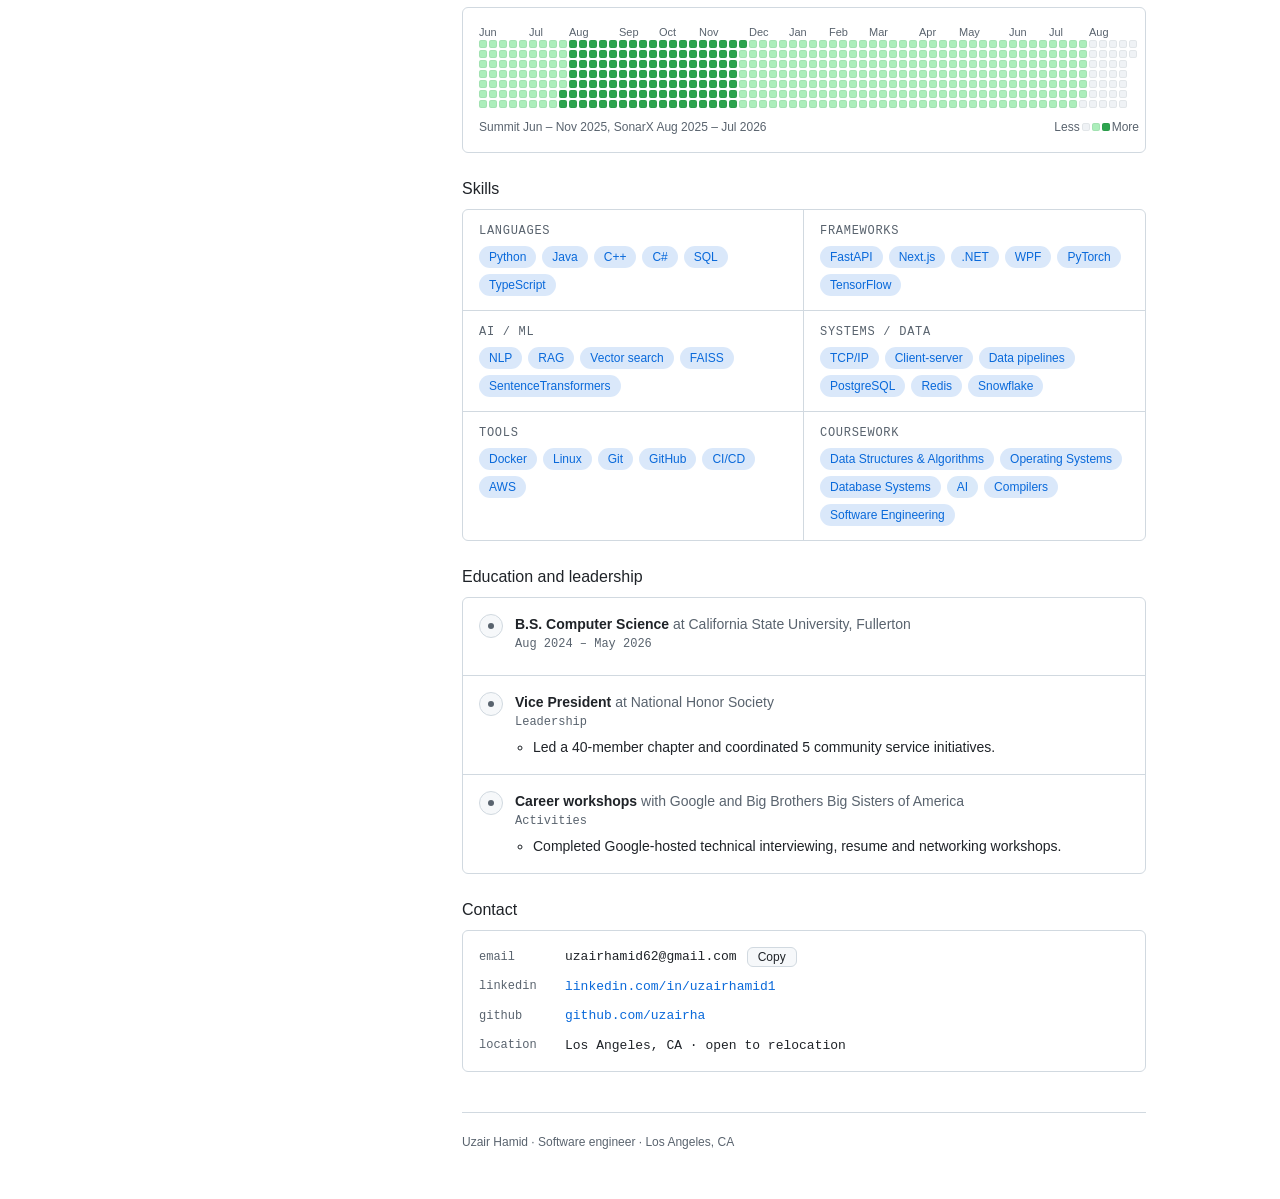
==== commit 924992e8: "Move experience above pinned projects Co-Authored-By: Claude Sonnet 5.5 <noreply@anthropic.com>" ====
--- a/index.html
+++ b/index.html
@@ -18,8 +18,8 @@
 <div class="wrap">
   <nav class="tabs" aria-label="Sections">
     <a class="on" href="#overview">Overview</a>
+    <a href="#experience">Experience <span class="count">2</span></a>
     <a href="#projects">Projects <span class="count">4</span></a>
-    <a href="#experience">Experience <span class="count">2</span></a>
     <a href="#skills">Skills</a>
     <a href="#contact">Contact</a>
   </nav>
@@ -65,77 +65,6 @@
         </div>
       </section>
 
-      <div class="sec-h" id="projects"><h3>Pinned</h3><a class="aside" href="https://github.com/uzairha?tab=repositories">Customize on GitHub</a></div>
-      <div class="pins">
-        <article class="box pin">
-          <div class="pin-top">
-            <svg viewBox="0 0 16 16" aria-hidden="true"><path d="M2 2.500A2.500 2.500 0 0 1 4.500 0h8.750a.75.75 0 0 1 .75.750v10.500a.75.75 0 0 1-.75.750h-2.500a.75.75 0 0 1 0-1.500h1.750v-2h-8a1 1 0 0 0-.714 1.700.75.75 0 1 1-1.072 1.050A2.495 2.495 0 0 1 2 11.500Zm10.500-1h-8a1 1 0 0 0-1 1v6.708A2.486 2.486 0 0 1 4.500 9h8ZM5 12.250a.25.25 0 0 1 .25-.25h3.500a.25.25 0 0 1 .25.250v3.250a.25.25 0 0 1-.4.200l-1.450-1.087a.249.249 0 0 0-.3 0L5.400 15.700a.25.25 0 0 1-.4-.2Z"/></svg>
-            <a href="https://github.com/uzairha/devpulse-ai">devpulse-ai</a><span class="tag">Public</span>
-          </div>
-          <p>Full-stack DevOps platform for issue tracking and incident management, with an AI pipeline that clusters errors and suggests fixes.</p>
-          <ul>
-            <li>30+ REST endpoints with role-based access control</li>
-            <li>Processes 100K+ log entries to find root causes</li>
-            <li>Deployed on AWS with Docker, CI/CD and 150+ tests</li>
-          </ul>
-          <div class="langs">
-            <span><i style="background:#3572A5"></i>Python</span>
-            <span><i style="background:#3178c6"></i>TypeScript</span>
-            <span>FastAPI · Next.js · PostgreSQL · Redis · Celery</span>
-          </div>
-        </article>
-
-        <article class="box pin">
-          <div class="pin-top">
-            <svg viewBox="0 0 16 16" aria-hidden="true"><path d="M2 2.500A2.500 2.500 0 0 1 4.500 0h8.750a.75.75 0 0 1 .75.750v10.500a.75.75 0 0 1-.75.750h-2.500a.75.75 0 0 1 0-1.500h1.750v-2h-8a1 1 0 0 0-.714 1.700.75.75 0 1 1-1.072 1.050A2.495 2.495 0 0 1 2 11.500Zm10.500-1h-8a1 1 0 0 0-1 1v6.708A2.486 2.486 0 0 1 4.500 9h8ZM5 12.250a.25.25 0 0 1 .25-.25h3.500a.25.25 0 0 1 .25.250v3.250a.25.25 0 0 1-.4.200l-1.450-1.087a.249.249 0 0 0-.3 0L5.400 15.700a.25.25 0 0 1-.4-.2Z"/></svg>
-            <a href="https://github.com/uzairha/hallucination-detector">hallucination-detector</a><span class="tag">Public</span>
-          </div>
-          <p>Verifies LLM-generated claims against retrieved source documents using embeddings and semantic search.</p>
-          <ul>
-            <li>Document chunking, vector retrieval and claim classification</li>
-            <li>Labels each claim supported, weakly supported or unsupported</li>
-          </ul>
-          <div class="langs">
-            <span><i style="background:#3572A5"></i>Python</span>
-            <span>NLP · RAG · FAISS · SentenceTransformers</span>
-          </div>
-        </article>
-
-        <article class="box pin">
-          <div class="pin-top">
-            <svg viewBox="0 0 16 16" aria-hidden="true"><path d="M1.500 3A1.500 1.500 0 0 1 3 1.500h10A1.500 1.500 0 0 1 14.500 3v7A1.500 1.500 0 0 1 13 11.500H9.500v1.500H11a.75.75 0 0 1 0 1.500H5A.75.75 0 0 1 5 13h1.500v-1.500H3A1.500 1.500 0 0 1 1.500 10Z"/></svg>
-            <span class="nm">SonarX data modeling agent</span><span class="tag">Internship</span>
-          </div>
-          <p>AI-powered agent that maps raw blockchain data into standardized, Snowflake-ready schemas.</p>
-          <ul>
-            <li>Covers 10+ Proof-of-Stake blockchains</li>
-            <li>65% less manual schema mapping</li>
-            <li>5M+ records processed daily, ingestion 40% faster</li>
-          </ul>
-          <div class="langs">
-            <span><i style="background:#3572A5"></i>Python</span>
-            <span>LLMs · Snowflake · Data pipelines</span>
-          </div>
-        </article>
-
-        <article class="box pin">
-          <div class="pin-top">
-            <svg viewBox="0 0 16 16" aria-hidden="true"><path d="M1.500 3A1.500 1.500 0 0 1 3 1.500h10A1.500 1.500 0 0 1 14.500 3v7A1.500 1.500 0 0 1 13 11.500H9.500v1.500H11a.75.75 0 0 1 0 1.500H5A.75.75 0 0 1 5 13h1.500v-1.500H3A1.500 1.500 0 0 1 1.500 10Z"/></svg>
-            <span class="nm">Summit log viewer</span><span class="tag">Internship</span>
-          </div>
-          <p>C# WPF desktop app and TCP client-server system for viewing and filtering large server logs.</p>
-          <ul>
-            <li>Handles 10K+ logs, debugging 40% more efficient</li>
-            <li>1,024-byte chunked transfer, 30% lower latency</li>
-            <li>Severity, time and dynamic filters, triage 35% faster</li>
-          </ul>
-          <div class="langs">
-            <span><i style="background:#178600"></i>C#</span>
-            <span>WPF · MVVM · TCP · JSON</span>
-          </div>
-        </article>
-      </div>
-
       <div class="sec-h" id="experience"><h3>Experience</h3></div>
       <section class="box" aria-label="Experience">
         <ol class="log">
@@ -168,6 +97,77 @@
         </ol>
       </section>
 
+      <div class="sec-h" id="projects"><h3>Pinned</h3><a class="aside" href="https://github.com/uzairha?tab=repositories">Customize on GitHub</a></div>
+      <div class="pins">
+        <article class="box pin">
+          <div class="pin-top">
+            <svg viewBox="0 0 16 16" aria-hidden="true"><path d="M2 2.500A2.500 2.500 0 0 1 4.500 0h8.750a.75.75 0 0 1 .75.750v10.500a.75.75 0 0 1-.75.750h-2.500a.75.75 0 0 1 0-1.500h1.750v-2h-8a1 1 0 0 0-.714 1.700.75.75 0 1 1-1.072 1.050A2.495 2.495 0 0 1 2 11.500Zm10.500-1h-8a1 1 0 0 0-1 1v6.708A2.486 2.486 0 0 1 4.500 9h8ZM5 12.250a.25.25 0 0 1 .25-.25h3.500a.25.25 0 0 1 .25.250v3.250a.25.25 0 0 1-.4.200l-1.450-1.087a.249.249 0 0 0-.3 0L5.400 15.700a.25.25 0 0 1-.4-.2Z"/></svg>
+            <a href="https://github.com/uzairha/devpulse-ai">devpulse-ai</a><span class="tag">Public</span>
+          </div>
+          <p>Full-stack DevOps platform for issue tracking and incident management, with an AI pipeline that clusters errors and suggests fixes.</p>
+          <ul>
+            <li>30+ REST endpoints with role-based access control</li>
+            <li>Processes 100K+ log entries to find root causes</li>
+            <li>Deployed on AWS with Docker, CI/CD and 150+ tests</li>
+          </ul>
+          <div class="langs">
+            <span><i style="background:#3572A5"></i>Python</span>
+            <span><i style="background:#3178c6"></i>TypeScript</span>
+            <span>FastAPI · Next.js · PostgreSQL · Redis · Celery</span>
+          </div>
+        </article>
+
+        <article class="box pin">
+          <div class="pin-top">
+            <svg viewBox="0 0 16 16" aria-hidden="true"><path d="M2 2.500A2.500 2.500 0 0 1 4.500 0h8.750a.75.75 0 0 1 .75.750v10.500a.75.75 0 0 1-.75.750h-2.500a.75.75 0 0 1 0-1.500h1.750v-2h-8a1 1 0 0 0-.714 1.700.75.75 0 1 1-1.072 1.050A2.495 2.495 0 0 1 2 11.500Zm10.500-1h-8a1 1 0 0 0-1 1v6.708A2.486 2.486 0 0 1 4.500 9h8ZM5 12.250a.25.25 0 0 1 .25-.25h3.500a.25.25 0 0 1 .25.250v3.250a.25.25 0 0 1-.4.200l-1.450-1.087a.249.249 0 0 0-.3 0L5.400 15.700a.25.25 0 0 1-.4-.2Z"/></svg>
+            <a href="https://github.com/uzairha/hallucination-detector">hallucination-detector</a><span class="tag">Public</span>
+          </div>
+          <p>Verifies LLM-generated claims against retrieved source documents using embeddings and semantic search.</p>
+          <ul>
+            <li>Document chunking, vector retrieval and claim classification</li>
+            <li>Labels each claim supported, weakly supported or unsupported</li>
+          </ul>
+          <div class="langs">
+            <span><i style="background:#3572A5"></i>Python</span>
+            <span>NLP · RAG · FAISS · SentenceTransformers</span>
+          </div>
+        </article>
+
+        <article class="box pin">
+          <div class="pin-top">
+            <svg viewBox="0 0 16 16" aria-hidden="true"><path d="M1.500 3A1.500 1.500 0 0 1 3 1.500h10A1.500 1.500 0 0 1 14.500 3v7A1.500 1.500 0 0 1 13 11.500H9.500v1.500H11a.75.75 0 0 1 0 1.500H5A.75.75 0 0 1 5 13h1.500v-1.500H3A1.500 1.500 0 0 1 1.500 10Z"/></svg>
+            <span class="nm">SonarX data modeling agent</span><span class="tag">Internship</span>
+          </div>
+          <p>AI-powered agent that maps raw blockchain data into standardized, Snowflake-ready schemas.</p>
+          <ul>
+            <li>Covers 10+ Proof-of-Stake blockchains</li>
+            <li>65% less manual schema mapping</li>
+            <li>5M+ records processed daily, ingestion 40% faster</li>
+          </ul>
+          <div class="langs">
+            <span><i style="background:#3572A5"></i>Python</span>
+            <span>LLMs · Snowflake · Data pipelines</span>
+          </div>
+        </article>
+
+        <article class="box pin">
+          <div class="pin-top">
+            <svg viewBox="0 0 16 16" aria-hidden="true"><path d="M1.500 3A1.500 1.500 0 0 1 3 1.500h10A1.500 1.500 0 0 1 14.500 3v7A1.500 1.500 0 0 1 13 11.500H9.500v1.500H11a.75.75 0 0 1 0 1.500H5A.75.75 0 0 1 5 13h1.500v-1.500H3A1.500 1.500 0 0 1 1.500 10Z"/></svg>
+            <span class="nm">Summit log viewer</span><span class="tag">Internship</span>
+          </div>
+          <p>C# WPF desktop app and TCP client-server system for viewing and filtering large server logs.</p>
+          <ul>
+            <li>Handles 10K+ logs, debugging 40% more efficient</li>
+            <li>1,024-byte chunked transfer, 30% lower latency</li>
+            <li>Severity, time and dynamic filters, triage 35% faster</li>
+          </ul>
+          <div class="langs">
+            <span><i style="background:#178600"></i>C#</span>
+            <span>WPF · MVVM · TCP · JSON</span>
+          </div>
+        </article>
+      </div>
+
       <div class="sec-h"><h3 id="graph-h">Internship activity</h3><span class="aside" style="color:var(--muted)">Jun 2025 – Aug 2026</span></div>
       <section class="box graph" aria-labelledby="graph-h">
         <div class="gwrap">
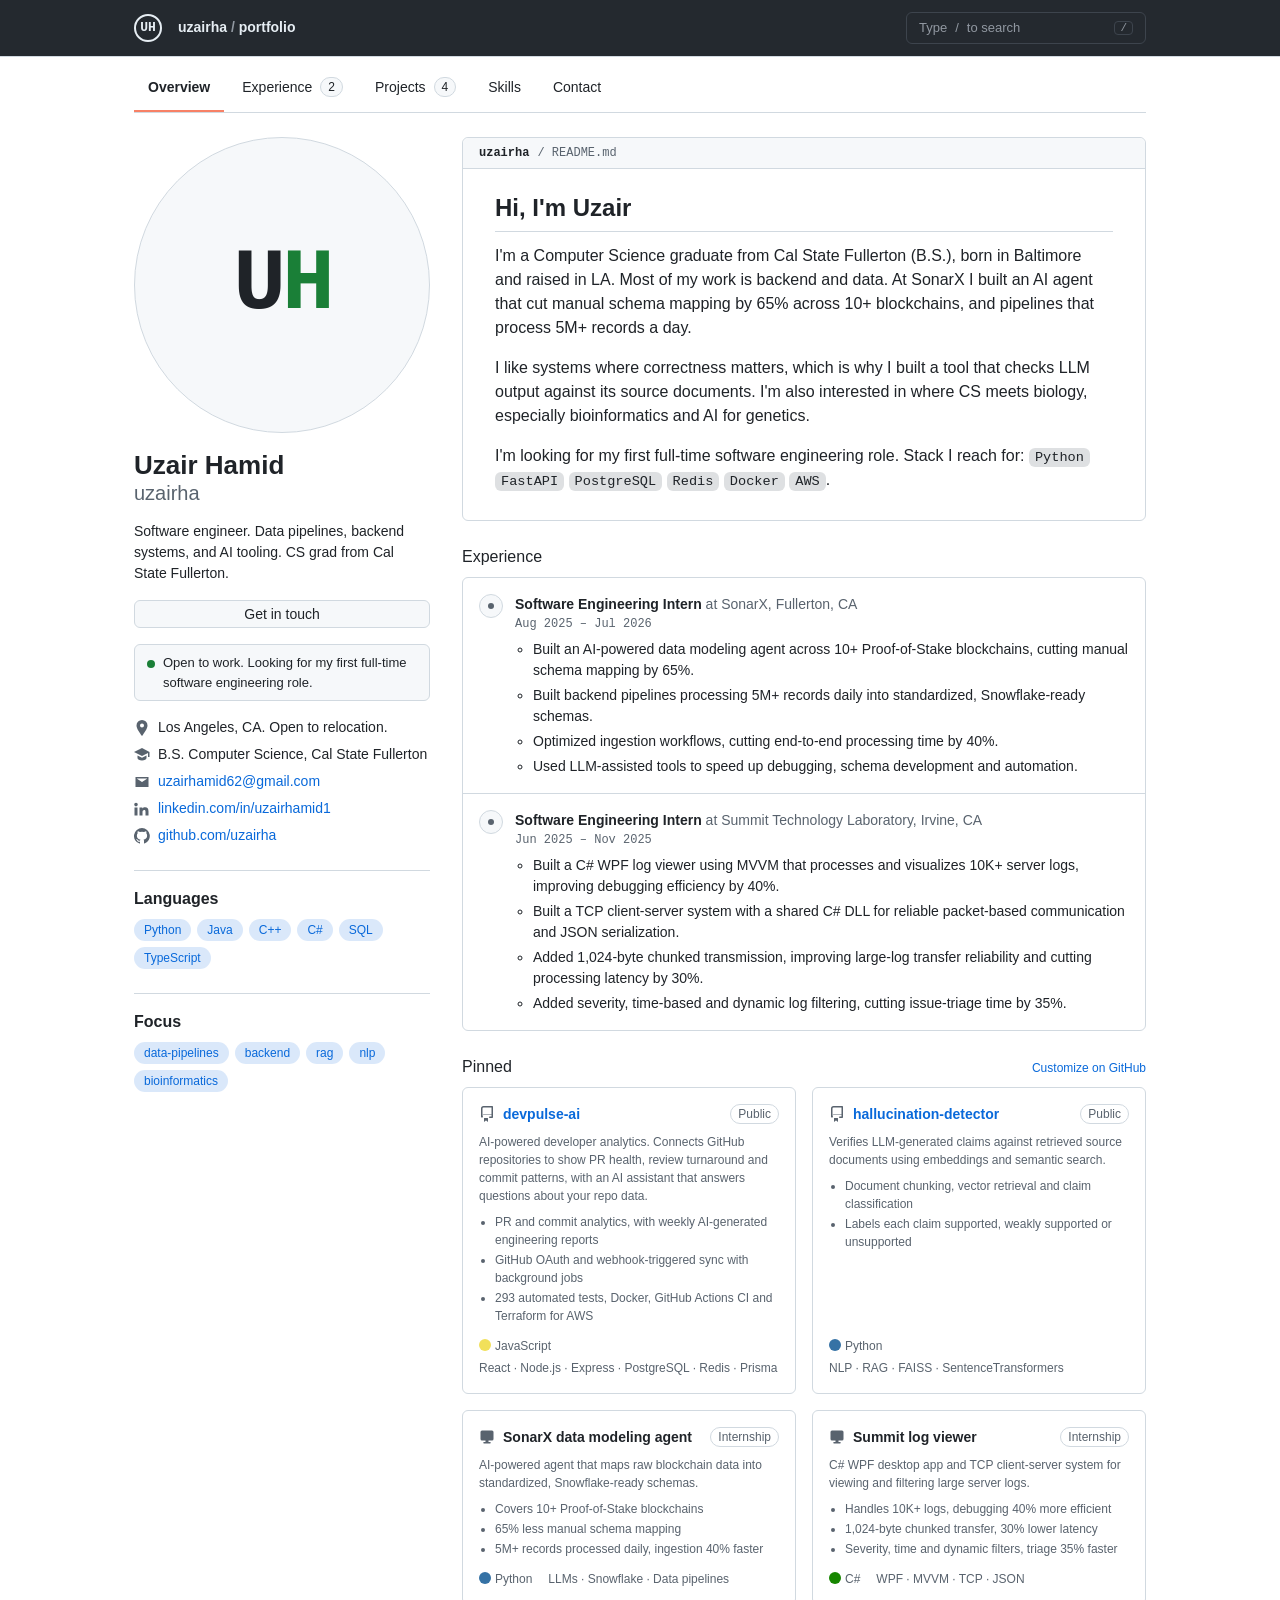
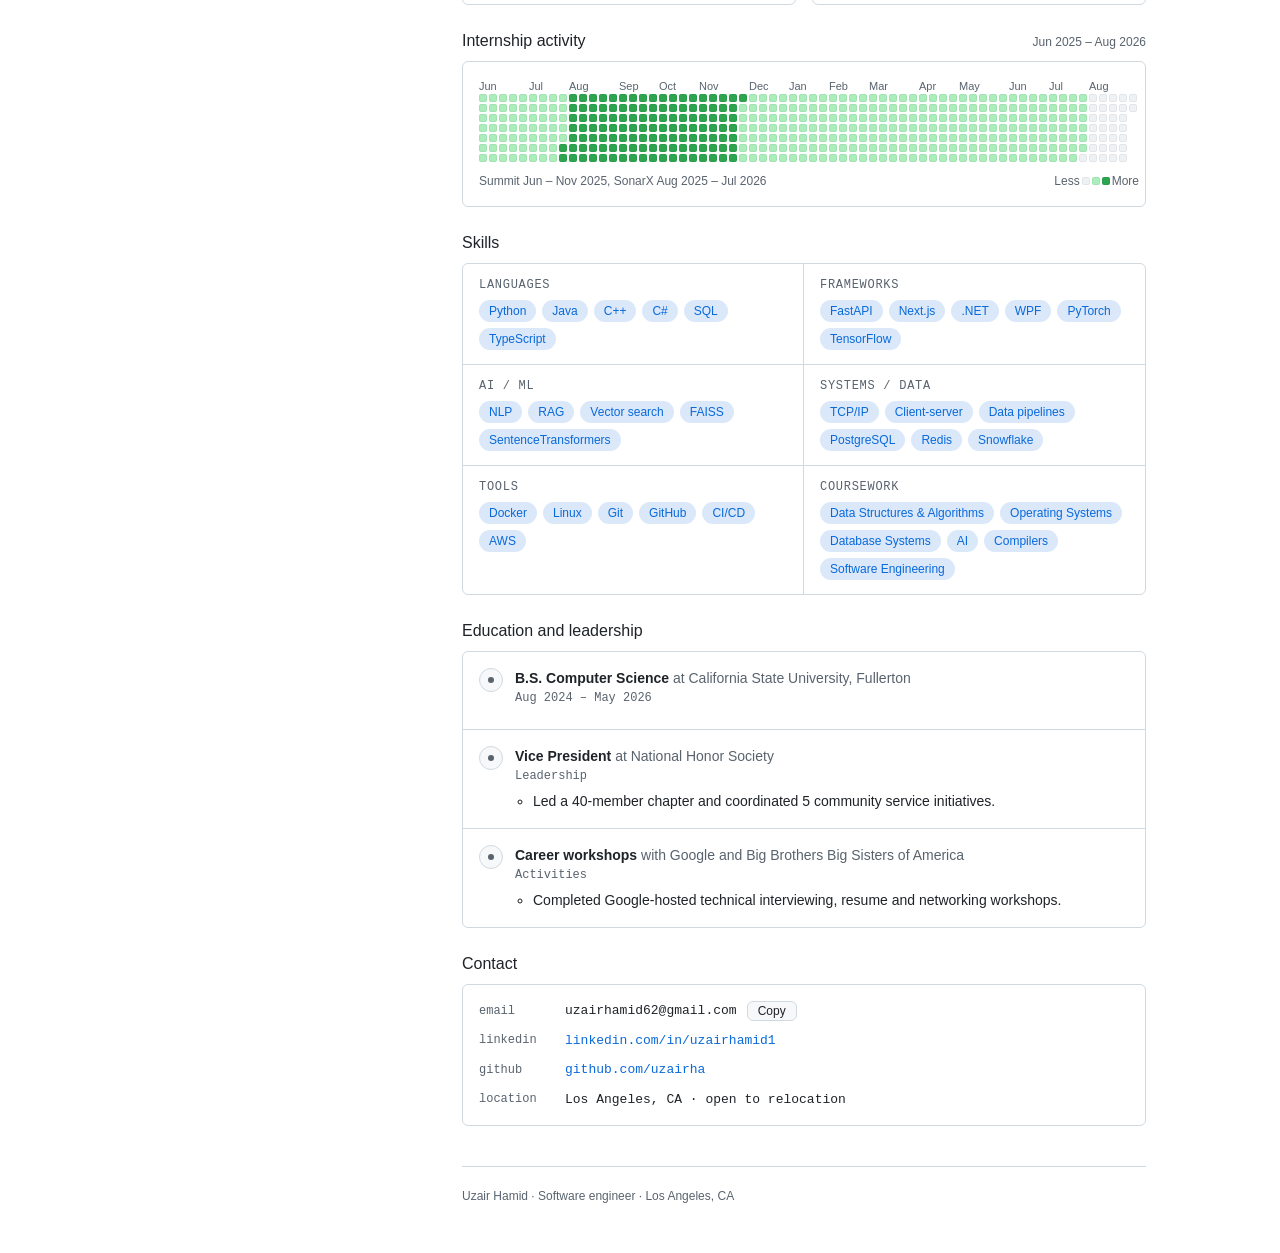
==== commit faafe5bf: "Match DevPulse card and page to the repo Co-Authored-By: Claude Sonnet 5.5 <noreply@anthropic.com>" ====
--- a/index.html
+++ b/index.html
@@ -102,25 +102,24 @@
         <article class="box pin">
           <div class="pin-top">
             <svg viewBox="0 0 16 16" aria-hidden="true"><path d="M2 2.500A2.500 2.500 0 0 1 4.500 0h8.750a.75.75 0 0 1 .75.750v10.500a.75.75 0 0 1-.75.750h-2.500a.75.75 0 0 1 0-1.500h1.750v-2h-8a1 1 0 0 0-.714 1.700.75.75 0 1 1-1.072 1.050A2.495 2.495 0 0 1 2 11.500Zm10.500-1h-8a1 1 0 0 0-1 1v6.708A2.486 2.486 0 0 1 4.500 9h8ZM5 12.250a.25.25 0 0 1 .25-.25h3.500a.25.25 0 0 1 .25.250v3.250a.25.25 0 0 1-.4.200l-1.450-1.087a.249.249 0 0 0-.3 0L5.400 15.700a.25.25 0 0 1-.4-.2Z"/></svg>
-            <a href="https://github.com/uzairha/devpulse-ai">devpulse-ai</a><span class="tag">Public</span>
-          </div>
-          <p>Full-stack DevOps platform for issue tracking and incident management, with an AI pipeline that clusters errors and suggests fixes.</p>
-          <ul>
-            <li>30+ REST endpoints with role-based access control</li>
-            <li>Processes 100K+ log entries to find root causes</li>
-            <li>Deployed on AWS with Docker, CI/CD and 150+ tests</li>
-          </ul>
-          <div class="langs">
-            <span><i style="background:#3572A5"></i>Python</span>
-            <span><i style="background:#3178c6"></i>TypeScript</span>
-            <span>FastAPI · Next.js · PostgreSQL · Redis · Celery</span>
+            <a href="projects/devpulse-ai.html">devpulse-ai</a><span class="tag">Public</span>
+          </div>
+          <p>AI-powered developer analytics. Connects GitHub repositories to show PR health, review turnaround and commit patterns, with an AI assistant that answers questions about your repo data.</p>
+          <ul>
+            <li>PR and commit analytics, with weekly AI-generated engineering reports</li>
+            <li>GitHub OAuth and webhook-triggered sync with background jobs</li>
+            <li>293 automated tests, Docker, GitHub Actions CI and Terraform for AWS</li>
+          </ul>
+          <div class="langs">
+            <span><i style="background:#f1e05a"></i>JavaScript</span>
+            <span>React · Node.js · Express · PostgreSQL · Redis · Prisma</span>
           </div>
         </article>
 
         <article class="box pin">
           <div class="pin-top">
             <svg viewBox="0 0 16 16" aria-hidden="true"><path d="M2 2.500A2.500 2.500 0 0 1 4.500 0h8.750a.75.75 0 0 1 .75.750v10.500a.75.75 0 0 1-.75.750h-2.500a.75.75 0 0 1 0-1.500h1.750v-2h-8a1 1 0 0 0-.714 1.700.75.75 0 1 1-1.072 1.050A2.495 2.495 0 0 1 2 11.500Zm10.500-1h-8a1 1 0 0 0-1 1v6.708A2.486 2.486 0 0 1 4.500 9h8ZM5 12.250a.25.25 0 0 1 .25-.25h3.500a.25.25 0 0 1 .25.250v3.250a.25.25 0 0 1-.4.200l-1.450-1.087a.249.249 0 0 0-.3 0L5.400 15.700a.25.25 0 0 1-.4-.2Z"/></svg>
-            <a href="https://github.com/uzairha/hallucination-detector">hallucination-detector</a><span class="tag">Public</span>
+            <a href="projects/hallucination-detector.html">hallucination-detector</a><span class="tag">Public</span>
           </div>
           <p>Verifies LLM-generated claims against retrieved source documents using embeddings and semantic search.</p>
           <ul>
--- a/style.css
+++ b/style.css
@@ -169,3 +169,15 @@
 }
 
 .tabs::-webkit-scrollbar { display: none; }
+
+/* project detail pages */
+.page { padding-top: 24px; }
+.back { display: inline-block; margin-bottom: 16px; font-size: 14px; }
+.readme h3 { margin: 24px 0 8px; font-size: 20px; font-weight: 600; line-height: 1.25; }
+.readme .chips { margin-bottom: 12px; }
+.readme .note { font-size: 14px; color: var(--muted); }
+.steps, ul.steps { margin: 0 0 16px; padding-left: 24px; display: grid; gap: 8px; max-width: 68ch; font-size: 16px; }
+.btn.inline { display: inline-block; width: auto; }
+.box-h .tag { margin-left: auto; }
+a.logo { text-decoration: none; }
+a.logo:hover { text-decoration: none; background: rgba(255,255,255,.1); }
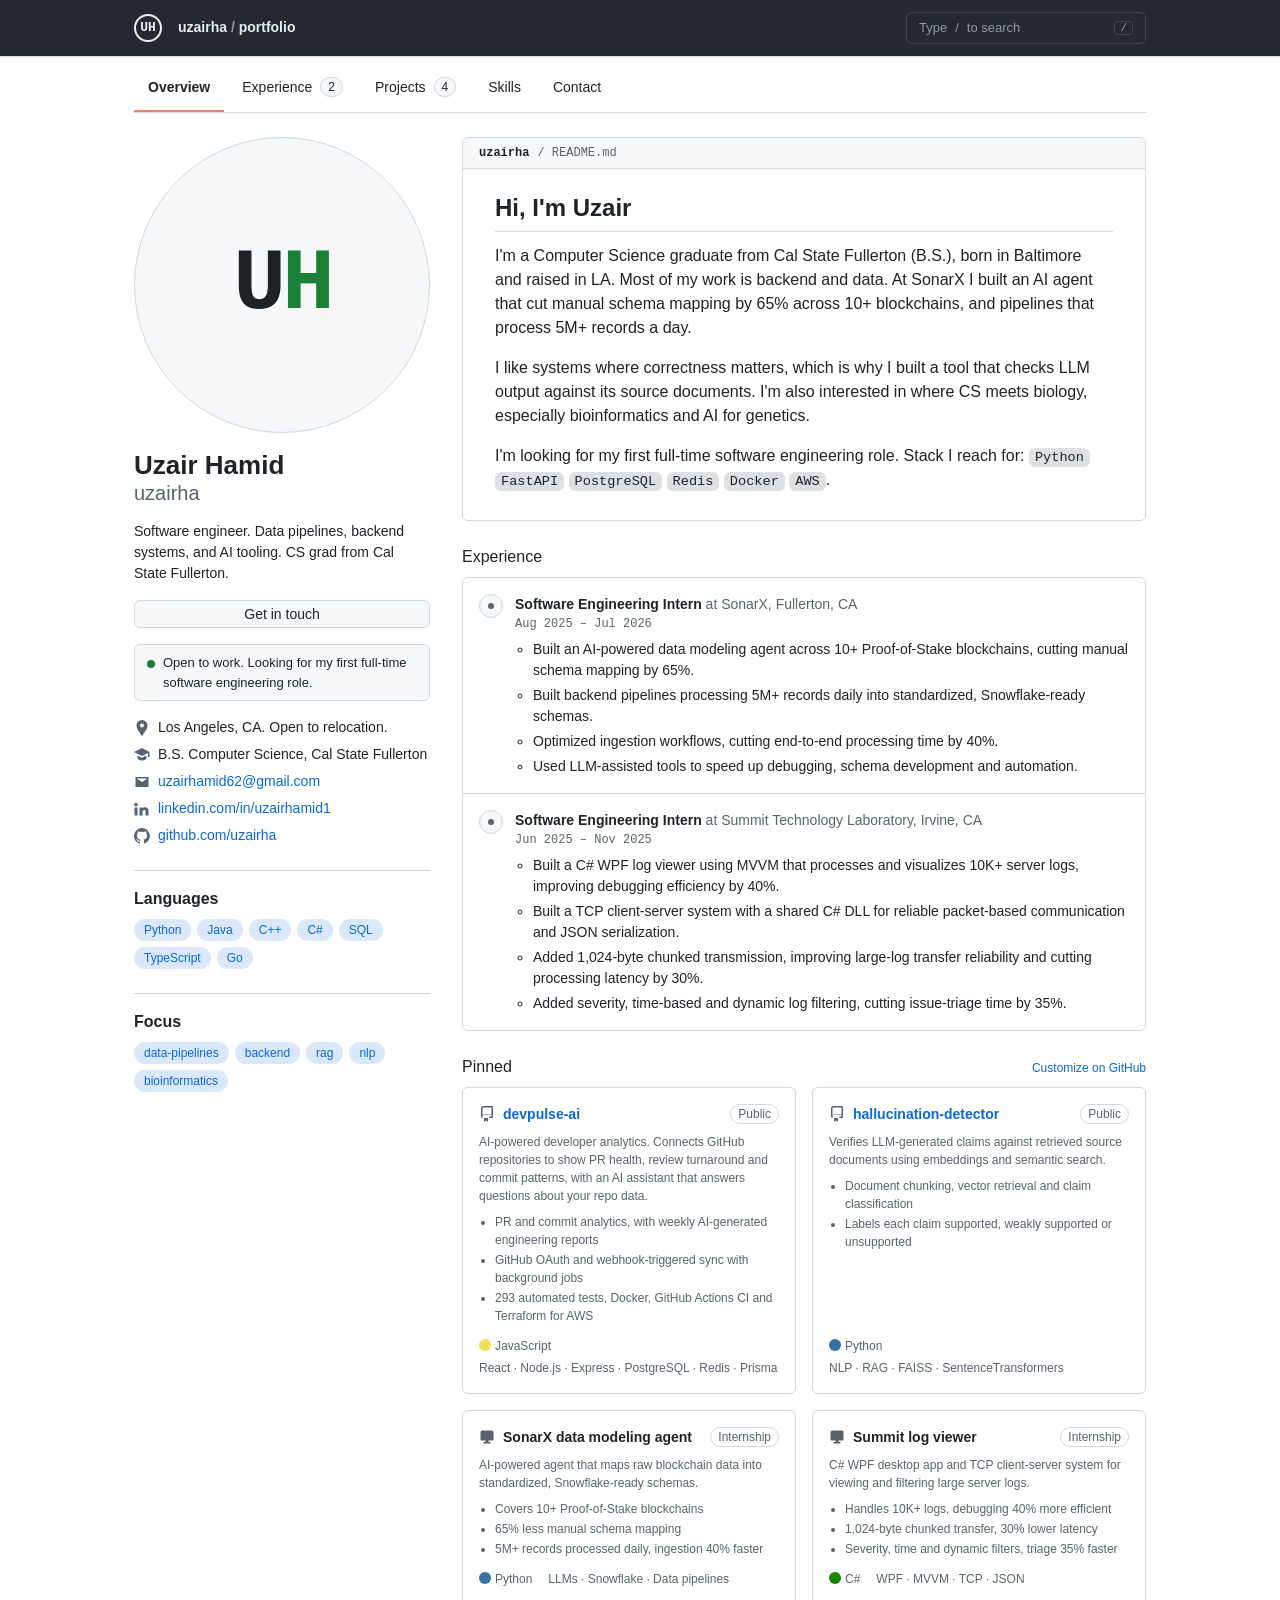
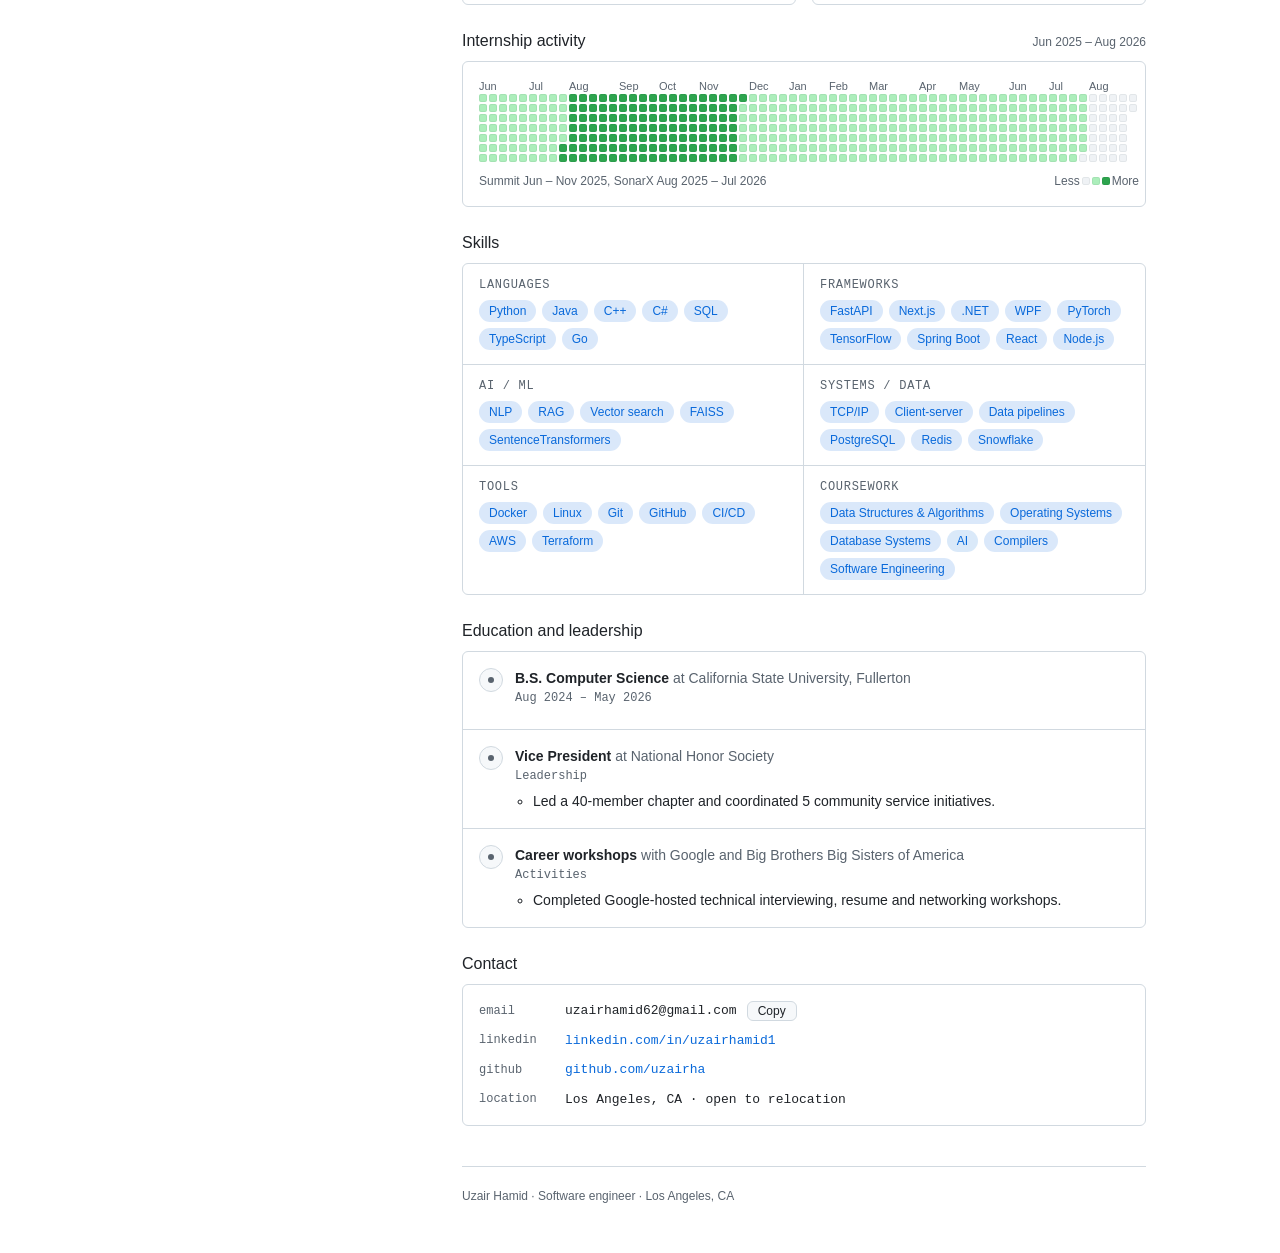
==== commit 0a17527e: "Add Go, Spring Boot, React, Node.js and Terraform to skills Co-Authored-By: Claude Sonnet 5.5 <norep" ====
--- a/index.html
+++ b/index.html
@@ -46,7 +46,7 @@
 
       <div class="sb-title">Languages</div>
       <div class="chips">
-        <span class="chip">Python</span><span class="chip">Java</span><span class="chip">C++</span><span class="chip">C#</span><span class="chip">SQL</span><span class="chip">TypeScript</span>
+        <span class="chip">Python</span><span class="chip">Java</span><span class="chip">C++</span><span class="chip">C#</span><span class="chip">SQL</span><span class="chip">TypeScript</span><span class="chip">Go</span>
       </div>
       <div class="sb-title">Focus</div>
       <div class="chips">
@@ -181,11 +181,11 @@
 
       <div class="sec-h" id="skills"><h3>Skills</h3></div>
       <section class="box skills" aria-label="Skills">
-        <div><h5>Languages</h5><div class="chips"><span class="chip">Python</span><span class="chip">Java</span><span class="chip">C++</span><span class="chip">C#</span><span class="chip">SQL</span><span class="chip">TypeScript</span></div></div>
-        <div><h5>Frameworks</h5><div class="chips"><span class="chip">FastAPI</span><span class="chip">Next.js</span><span class="chip">.NET</span><span class="chip">WPF</span><span class="chip">PyTorch</span><span class="chip">TensorFlow</span></div></div>
+        <div><h5>Languages</h5><div class="chips"><span class="chip">Python</span><span class="chip">Java</span><span class="chip">C++</span><span class="chip">C#</span><span class="chip">SQL</span><span class="chip">TypeScript</span><span class="chip">Go</span></div></div>
+        <div><h5>Frameworks</h5><div class="chips"><span class="chip">FastAPI</span><span class="chip">Next.js</span><span class="chip">.NET</span><span class="chip">WPF</span><span class="chip">PyTorch</span><span class="chip">TensorFlow</span><span class="chip">Spring Boot</span><span class="chip">React</span><span class="chip">Node.js</span></div></div>
         <div><h5>AI / ML</h5><div class="chips"><span class="chip">NLP</span><span class="chip">RAG</span><span class="chip">Vector search</span><span class="chip">FAISS</span><span class="chip">SentenceTransformers</span></div></div>
         <div><h5>Systems / Data</h5><div class="chips"><span class="chip">TCP/IP</span><span class="chip">Client-server</span><span class="chip">Data pipelines</span><span class="chip">PostgreSQL</span><span class="chip">Redis</span><span class="chip">Snowflake</span></div></div>
-        <div><h5>Tools</h5><div class="chips"><span class="chip">Docker</span><span class="chip">Linux</span><span class="chip">Git</span><span class="chip">GitHub</span><span class="chip">CI/CD</span><span class="chip">AWS</span></div></div>
+        <div><h5>Tools</h5><div class="chips"><span class="chip">Docker</span><span class="chip">Linux</span><span class="chip">Git</span><span class="chip">GitHub</span><span class="chip">CI/CD</span><span class="chip">AWS</span><span class="chip">Terraform</span></div></div>
         <div><h5>Coursework</h5><div class="chips"><span class="chip">Data Structures &amp; Algorithms</span><span class="chip">Operating Systems</span><span class="chip">Database Systems</span><span class="chip">AI</span><span class="chip">Compilers</span><span class="chip">Software Engineering</span></div></div>
       </section>
 
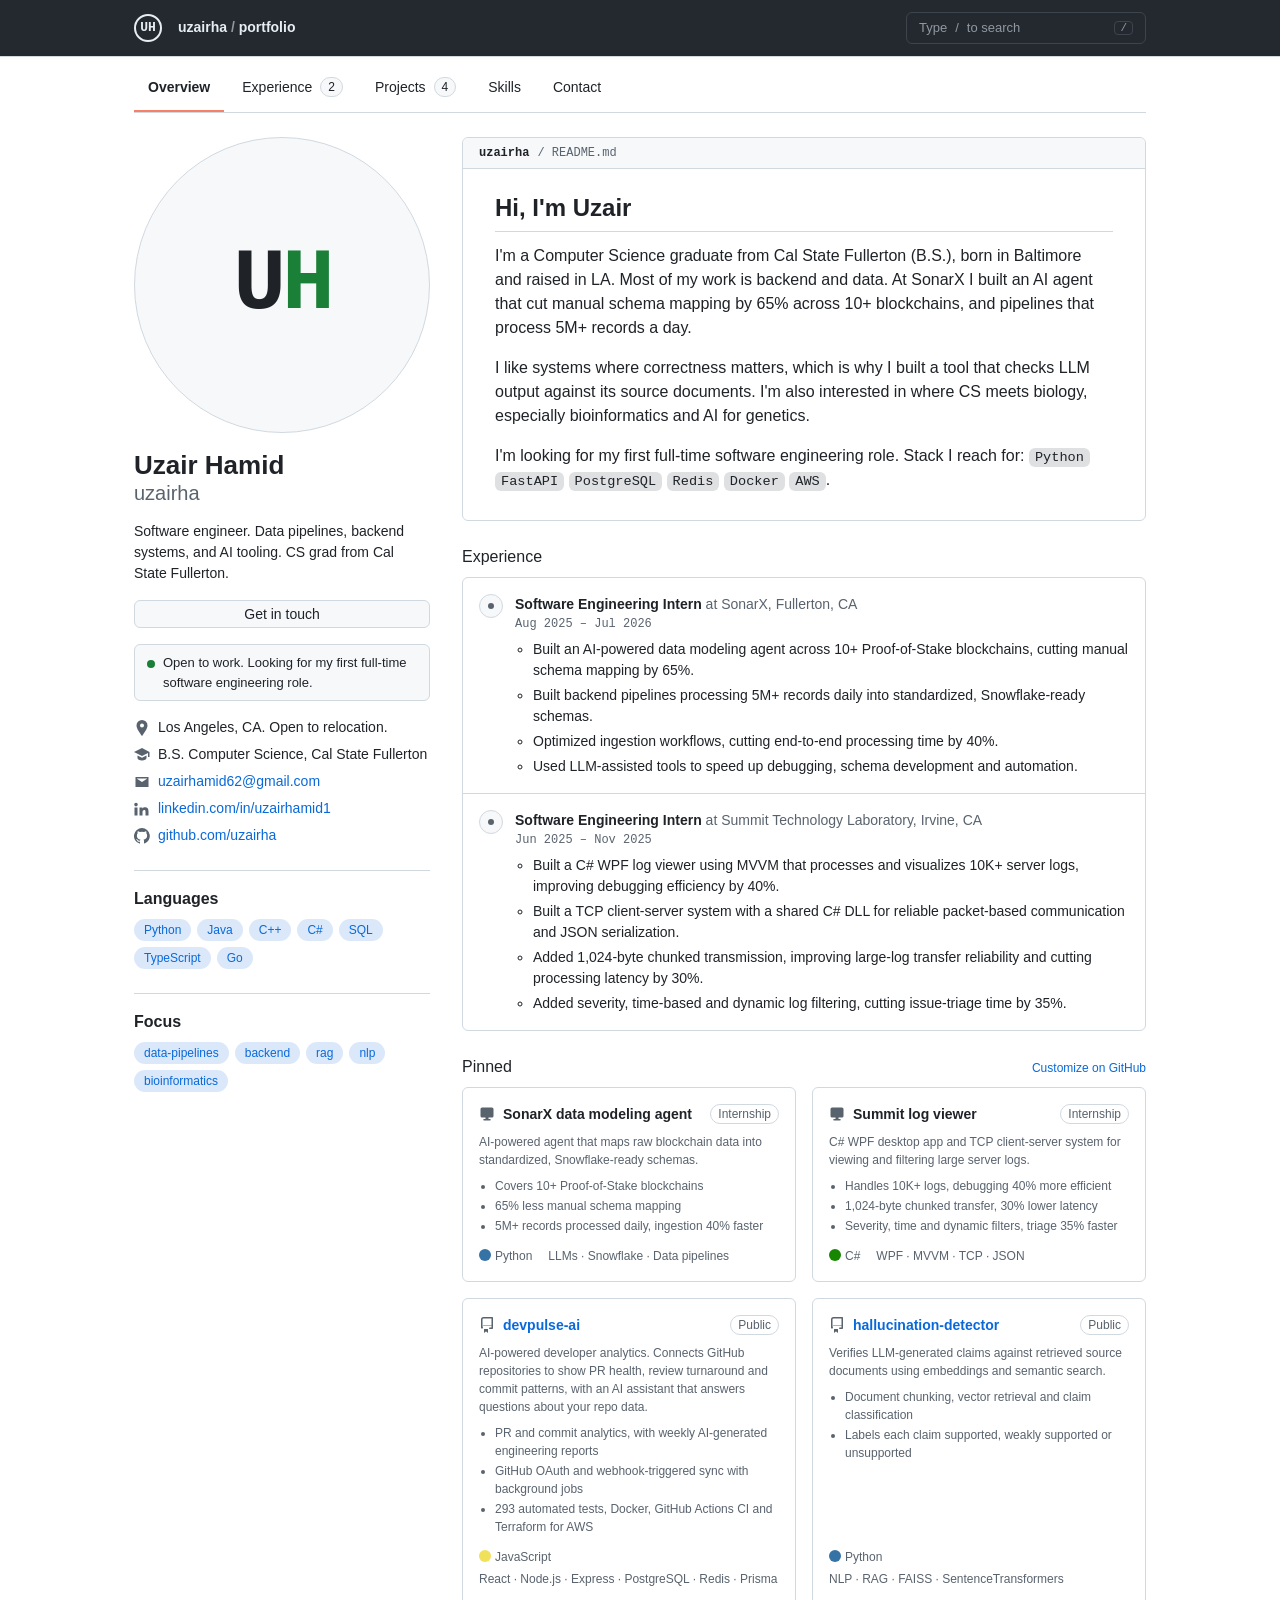
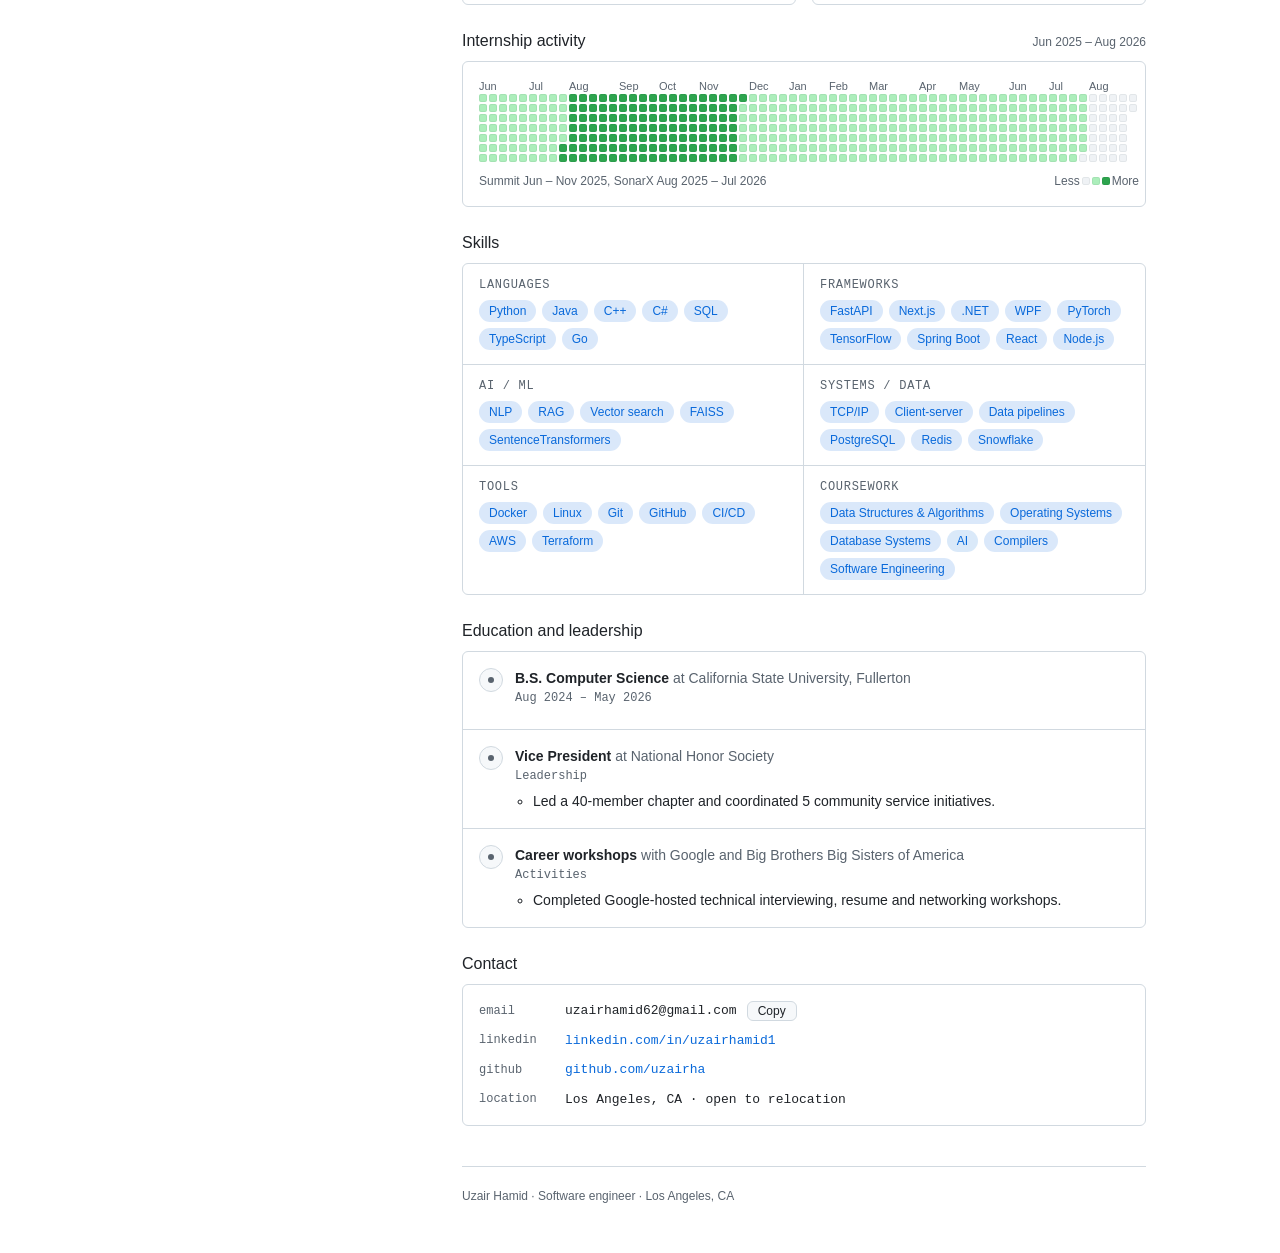
==== commit e7ce670f: "Put internship cards first in pinned Co-Authored-By: Claude Sonnet 5.5 <noreply@anthropic.com>" ====
--- a/index.html
+++ b/index.html
@@ -101,6 +101,38 @@
       <div class="pins">
         <article class="box pin">
           <div class="pin-top">
+            <svg viewBox="0 0 16 16" aria-hidden="true"><path d="M1.500 3A1.500 1.500 0 0 1 3 1.500h10A1.500 1.500 0 0 1 14.500 3v7A1.500 1.500 0 0 1 13 11.500H9.500v1.500H11a.75.75 0 0 1 0 1.500H5A.75.75 0 0 1 5 13h1.500v-1.500H3A1.500 1.500 0 0 1 1.500 10Z"/></svg>
+            <span class="nm">SonarX data modeling agent</span><span class="tag">Internship</span>
+          </div>
+          <p>AI-powered agent that maps raw blockchain data into standardized, Snowflake-ready schemas.</p>
+          <ul>
+            <li>Covers 10+ Proof-of-Stake blockchains</li>
+            <li>65% less manual schema mapping</li>
+            <li>5M+ records processed daily, ingestion 40% faster</li>
+          </ul>
+          <div class="langs">
+            <span><i style="background:#3572A5"></i>Python</span>
+            <span>LLMs · Snowflake · Data pipelines</span>
+          </div>
+        </article>
+        <article class="box pin">
+          <div class="pin-top">
+            <svg viewBox="0 0 16 16" aria-hidden="true"><path d="M1.500 3A1.500 1.500 0 0 1 3 1.500h10A1.500 1.500 0 0 1 14.500 3v7A1.500 1.500 0 0 1 13 11.500H9.500v1.500H11a.75.75 0 0 1 0 1.500H5A.75.75 0 0 1 5 13h1.500v-1.500H3A1.500 1.500 0 0 1 1.500 10Z"/></svg>
+            <span class="nm">Summit log viewer</span><span class="tag">Internship</span>
+          </div>
+          <p>C# WPF desktop app and TCP client-server system for viewing and filtering large server logs.</p>
+          <ul>
+            <li>Handles 10K+ logs, debugging 40% more efficient</li>
+            <li>1,024-byte chunked transfer, 30% lower latency</li>
+            <li>Severity, time and dynamic filters, triage 35% faster</li>
+          </ul>
+          <div class="langs">
+            <span><i style="background:#178600"></i>C#</span>
+            <span>WPF · MVVM · TCP · JSON</span>
+          </div>
+        </article>
+        <article class="box pin">
+          <div class="pin-top">
             <svg viewBox="0 0 16 16" aria-hidden="true"><path d="M2 2.500A2.500 2.500 0 0 1 4.500 0h8.750a.75.75 0 0 1 .75.750v10.500a.75.75 0 0 1-.75.750h-2.500a.75.75 0 0 1 0-1.500h1.750v-2h-8a1 1 0 0 0-.714 1.700.75.75 0 1 1-1.072 1.050A2.495 2.495 0 0 1 2 11.500Zm10.500-1h-8a1 1 0 0 0-1 1v6.708A2.486 2.486 0 0 1 4.500 9h8ZM5 12.250a.25.25 0 0 1 .25-.25h3.500a.25.25 0 0 1 .25.250v3.250a.25.25 0 0 1-.4.200l-1.450-1.087a.249.249 0 0 0-.3 0L5.400 15.700a.25.25 0 0 1-.4-.2Z"/></svg>
             <a href="projects/devpulse-ai.html">devpulse-ai</a><span class="tag">Public</span>
           </div>
@@ -115,7 +147,6 @@
             <span>React · Node.js · Express · PostgreSQL · Redis · Prisma</span>
           </div>
         </article>
-
         <article class="box pin">
           <div class="pin-top">
             <svg viewBox="0 0 16 16" aria-hidden="true"><path d="M2 2.500A2.500 2.500 0 0 1 4.500 0h8.750a.75.75 0 0 1 .75.750v10.500a.75.75 0 0 1-.75.750h-2.500a.75.75 0 0 1 0-1.500h1.750v-2h-8a1 1 0 0 0-.714 1.700.75.75 0 1 1-1.072 1.050A2.495 2.495 0 0 1 2 11.500Zm10.500-1h-8a1 1 0 0 0-1 1v6.708A2.486 2.486 0 0 1 4.500 9h8ZM5 12.250a.25.25 0 0 1 .25-.25h3.500a.25.25 0 0 1 .25.250v3.250a.25.25 0 0 1-.4.200l-1.450-1.087a.249.249 0 0 0-.3 0L5.400 15.700a.25.25 0 0 1-.4-.2Z"/></svg>
@@ -129,40 +160,6 @@
           <div class="langs">
             <span><i style="background:#3572A5"></i>Python</span>
             <span>NLP · RAG · FAISS · SentenceTransformers</span>
-          </div>
-        </article>
-
-        <article class="box pin">
-          <div class="pin-top">
-            <svg viewBox="0 0 16 16" aria-hidden="true"><path d="M1.500 3A1.500 1.500 0 0 1 3 1.500h10A1.500 1.500 0 0 1 14.500 3v7A1.500 1.500 0 0 1 13 11.500H9.500v1.500H11a.75.75 0 0 1 0 1.500H5A.75.75 0 0 1 5 13h1.500v-1.500H3A1.500 1.500 0 0 1 1.500 10Z"/></svg>
-            <span class="nm">SonarX data modeling agent</span><span class="tag">Internship</span>
-          </div>
-          <p>AI-powered agent that maps raw blockchain data into standardized, Snowflake-ready schemas.</p>
-          <ul>
-            <li>Covers 10+ Proof-of-Stake blockchains</li>
-            <li>65% less manual schema mapping</li>
-            <li>5M+ records processed daily, ingestion 40% faster</li>
-          </ul>
-          <div class="langs">
-            <span><i style="background:#3572A5"></i>Python</span>
-            <span>LLMs · Snowflake · Data pipelines</span>
-          </div>
-        </article>
-
-        <article class="box pin">
-          <div class="pin-top">
-            <svg viewBox="0 0 16 16" aria-hidden="true"><path d="M1.500 3A1.500 1.500 0 0 1 3 1.500h10A1.500 1.500 0 0 1 14.500 3v7A1.500 1.500 0 0 1 13 11.500H9.500v1.500H11a.75.75 0 0 1 0 1.500H5A.75.75 0 0 1 5 13h1.500v-1.500H3A1.500 1.500 0 0 1 1.500 10Z"/></svg>
-            <span class="nm">Summit log viewer</span><span class="tag">Internship</span>
-          </div>
-          <p>C# WPF desktop app and TCP client-server system for viewing and filtering large server logs.</p>
-          <ul>
-            <li>Handles 10K+ logs, debugging 40% more efficient</li>
-            <li>1,024-byte chunked transfer, 30% lower latency</li>
-            <li>Severity, time and dynamic filters, triage 35% faster</li>
-          </ul>
-          <div class="langs">
-            <span><i style="background:#178600"></i>C#</span>
-            <span>WPF · MVVM · TCP · JSON</span>
           </div>
         </article>
       </div>
